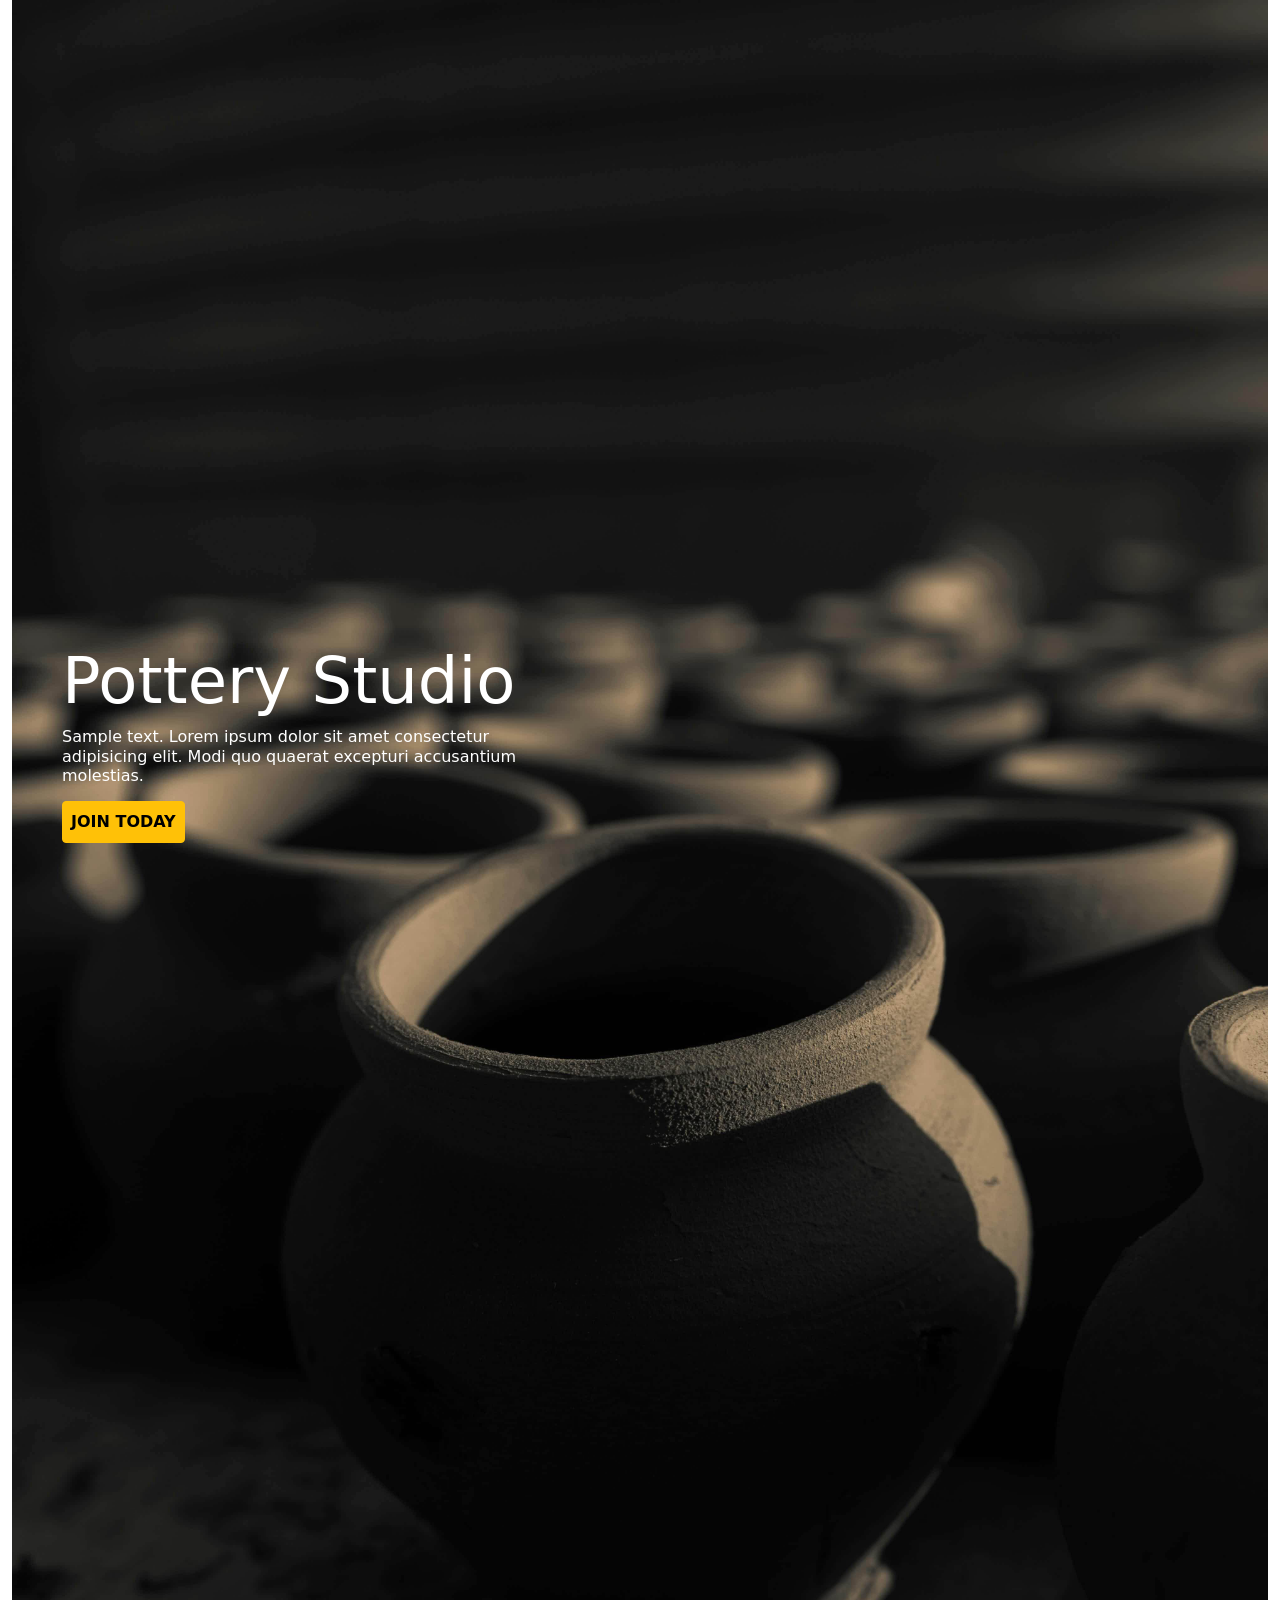
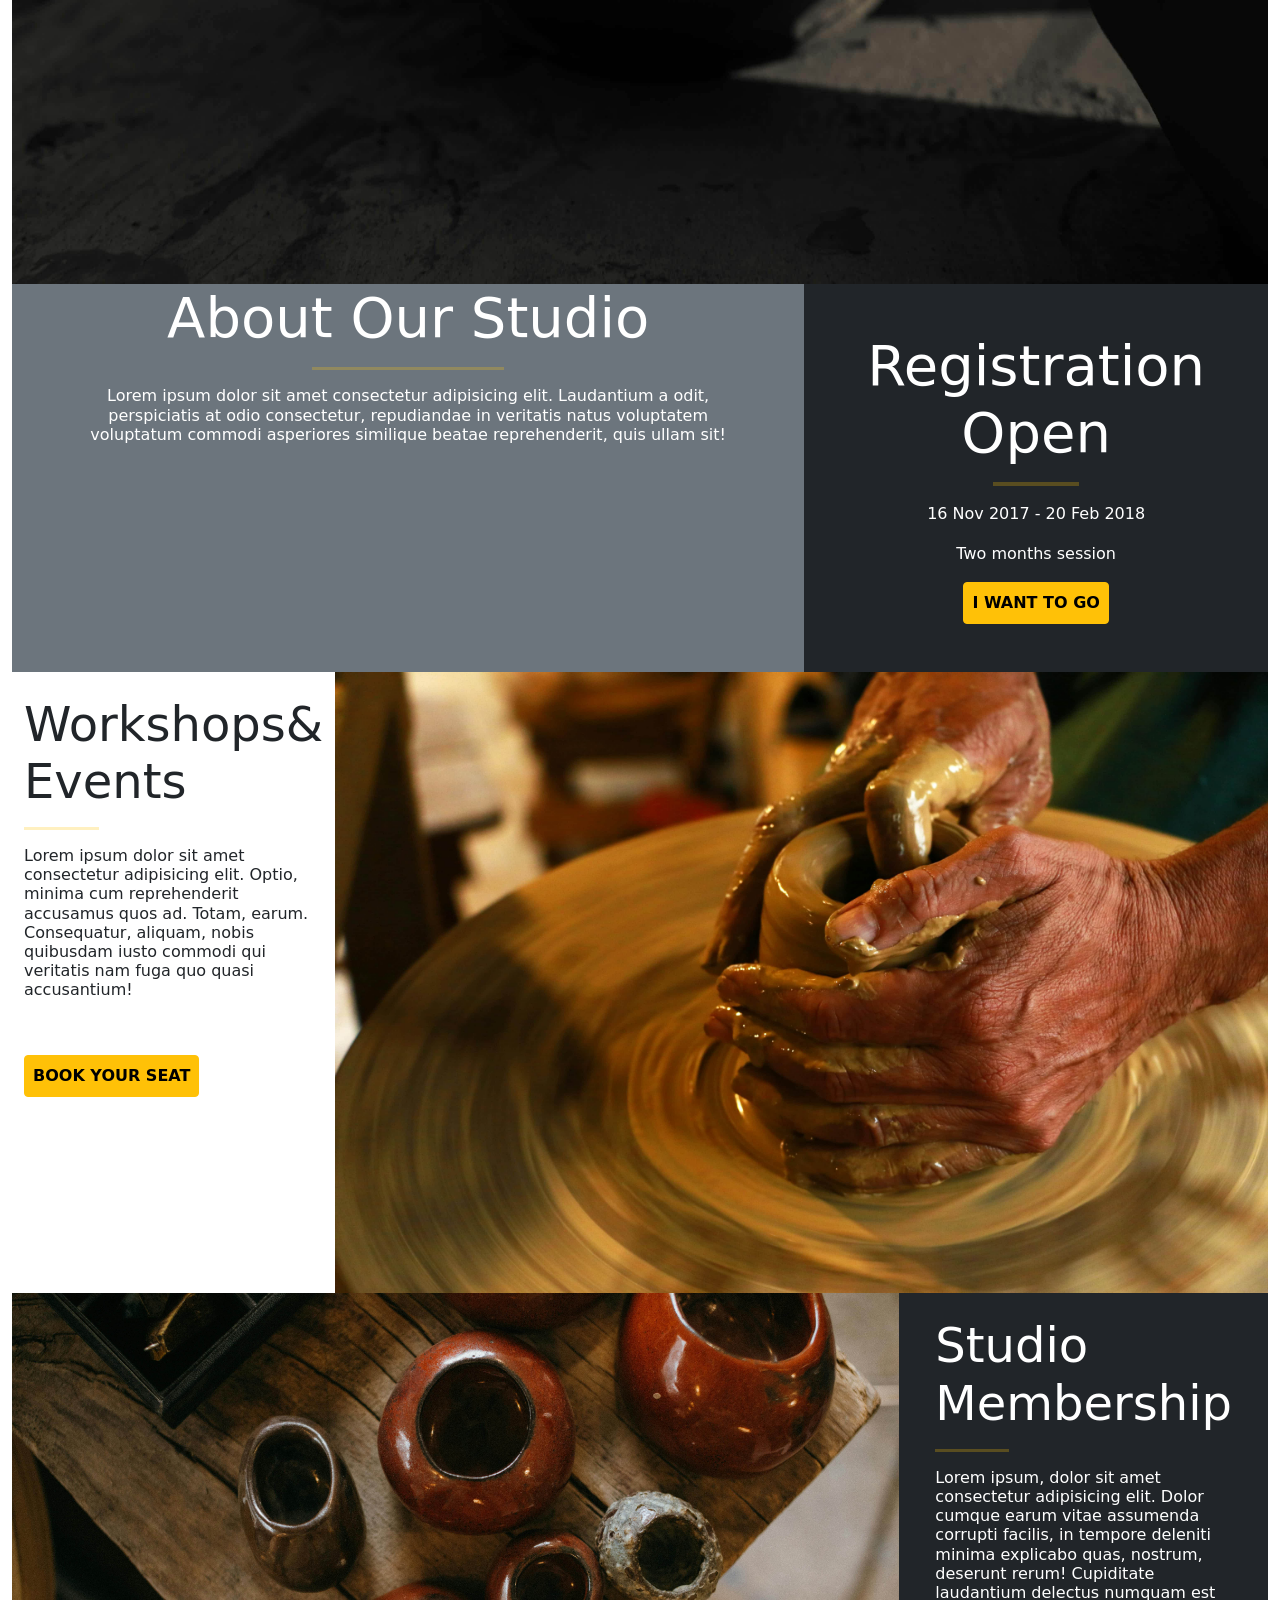
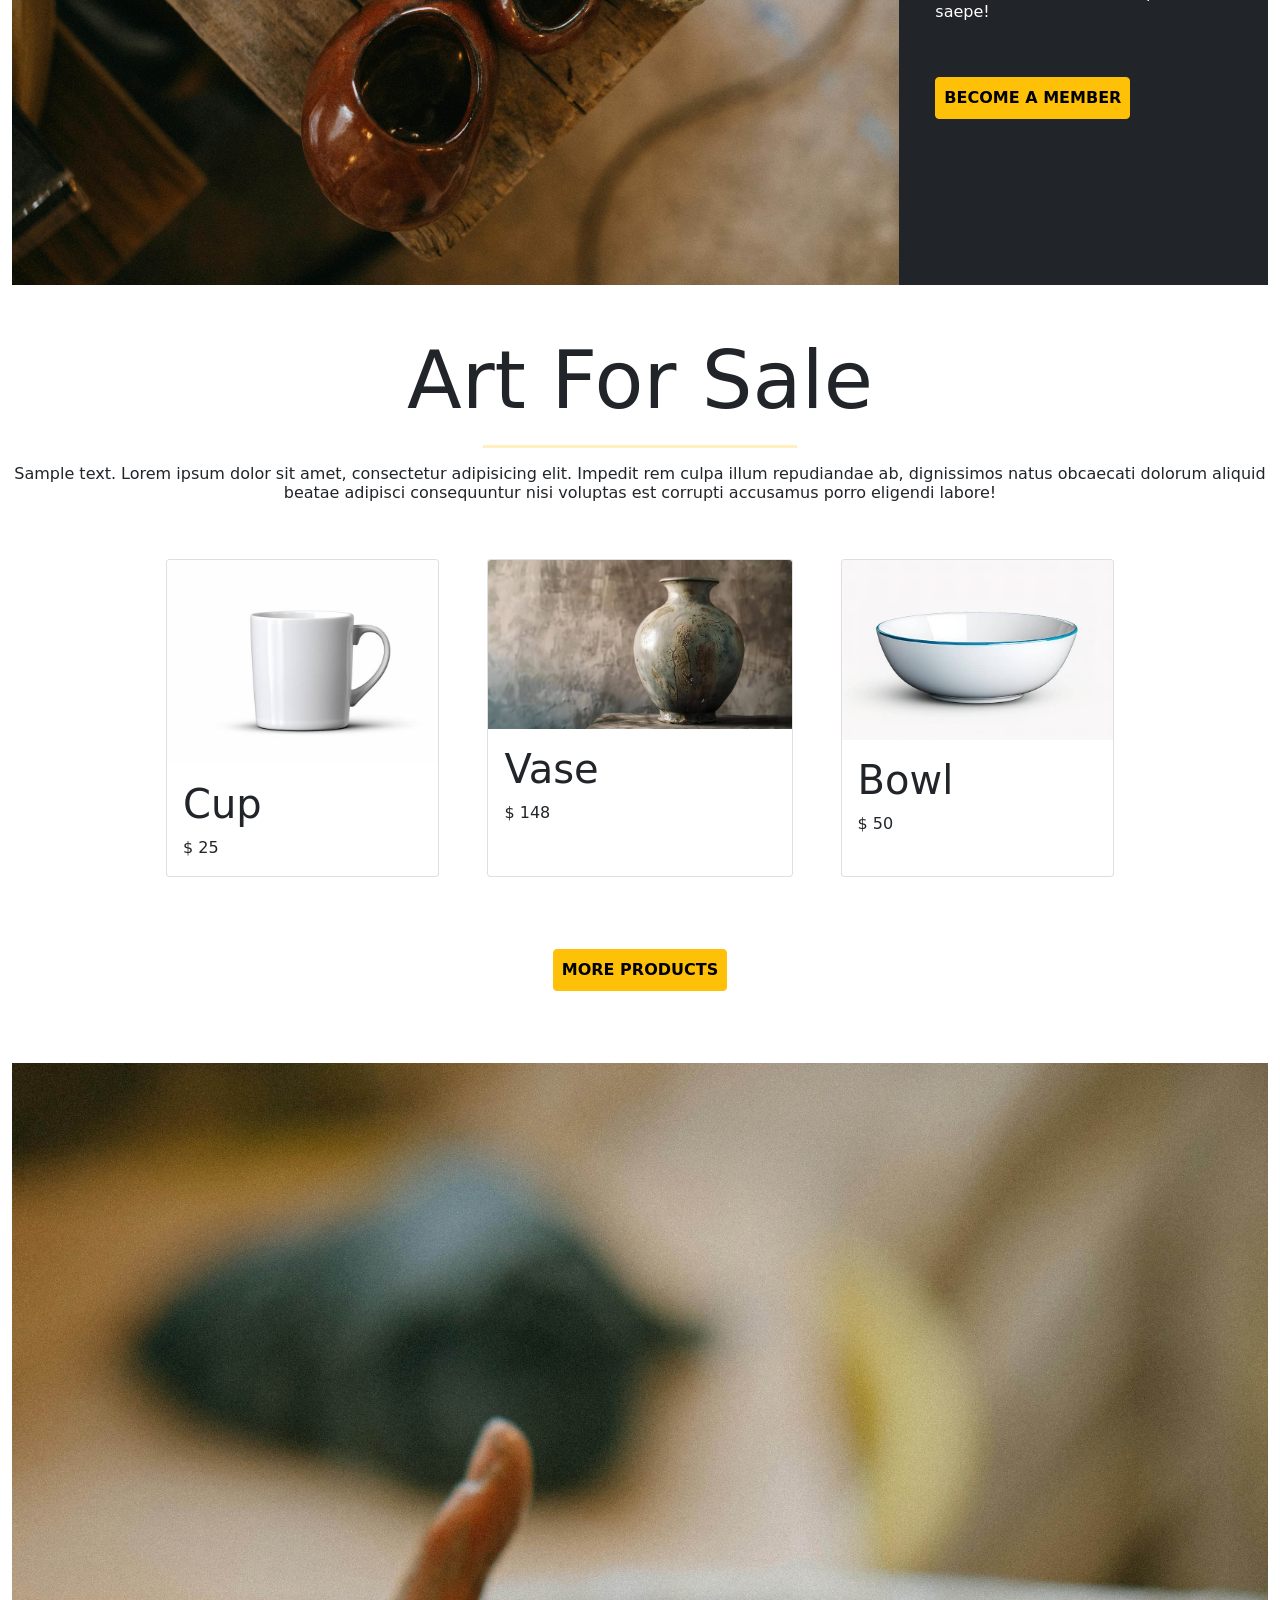
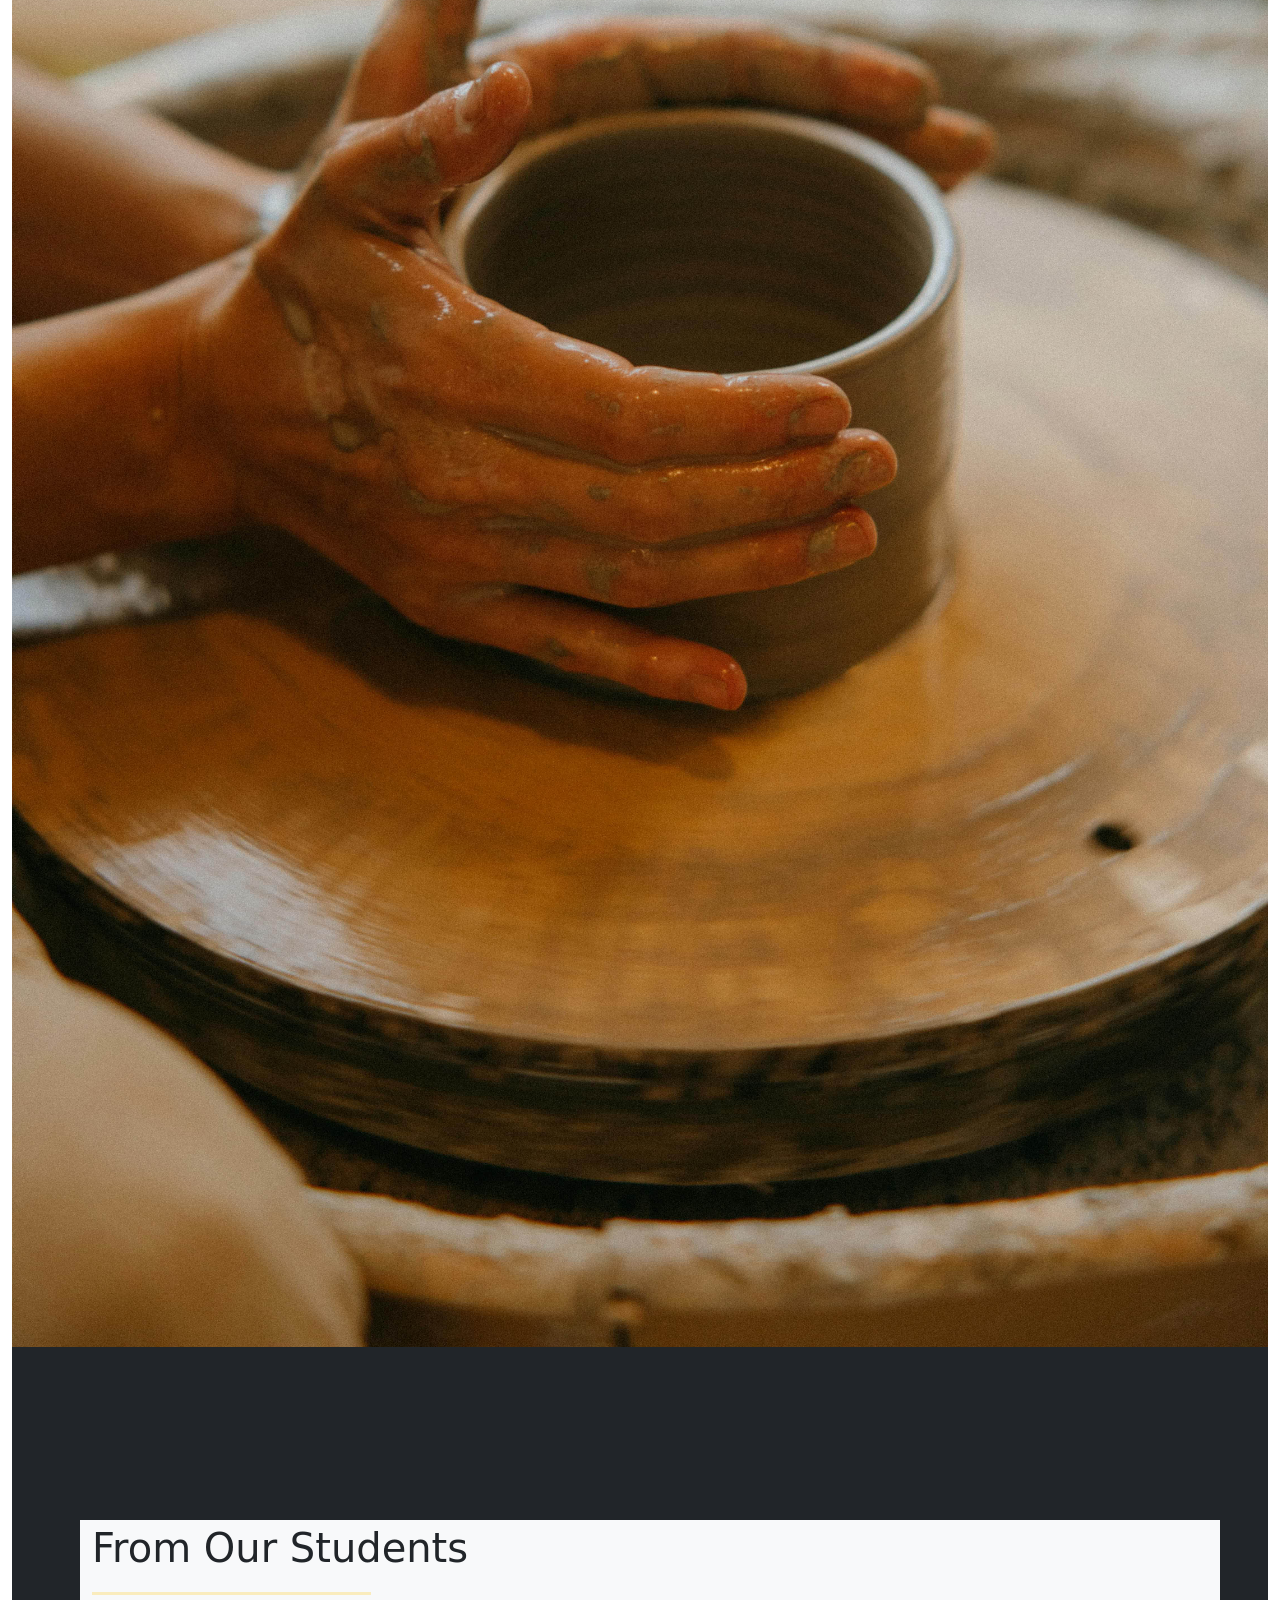
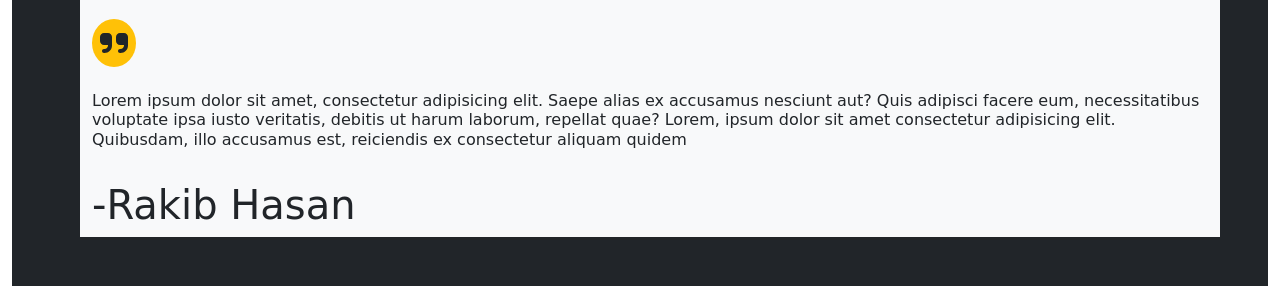
==== index.html @ 58d53774 "Files Uploaded" ====
<!DOCTYPE html>
<html lang="en">
<head>
    <meta charset="UTF-8">
    <meta name="viewport" content="width=device-width, initial-scale=1.0">
    <title>Bootstrap Assignment</title>
    <link rel="stylesheet" href="Pottery.css">
    <link rel="stylesheet" href="bootstrap/css/bootstrap.min.css">
    <link rel="stylesheet" href="fonts/css/all.min.css">
</head>
<body>
    <div class="container-fluid">
    <article>
            <img src="assets/Pottery.jpg" alt="Pottery"  class="w-100 h-78 d-block">
            <div class="caption">
                <div class="container-fluid py-5">
                    <h1 class="display-3">Pottery Studio</h1>
                    <h6 class="w-50 col-lg w-100">Sample text. Lorem ipsum dolor sit amet consectetur adipisicing elit.
                    Modi quo quaerat excepturi accusantium molestias.</h6>
                    <button type="button" class="btn my-2 p-2 btn-warning"><b>JOIN TODAY</b></button>
                </div>
            </div>
    </article>        
    <section class="text-white col-lg d-flex">
        <div class="bg-secondary">
            <div class="container ">
                <h1 class=" display-4 text-center">About Our Studio</h1>
                <hr class="text-warning mx-auto w-25">
                <h6 class="w-100 px-5 text-center">Lorem ipsum dolor sit amet consectetur adipisicing elit. Laudantium a odit, perspiciatis at odio
                consectetur, repudiandae in veritatis natus voluptatem voluptatum commodi asperiores similique
                beatae reprehenderit, quis ullam sit!</h6>
            </div>
        </div>
        <div class="bg-dark p-5">
            <div class="container">
                <h1 class=" display-4 text-center">Registration Open</h1>
                <hr class="text-warning mx-auto w-25">
                <p class="text-center">16 Nov 2017 - 20 Feb 2018</p>
                <p class="text-center">Two months session</p>
                <center>
                    <button type="button" class="btn btn-warning text-center mx-auto p-2"><b>I WANT TO GO</b></button>
                </center>
            </div>
        </div>
    </section>
    <section class="col-lg d-flex">
        <div class="py-4 d-block">
            <div class="container">
                <h1 class="display-5">Workshops&<br>Events</h1>
                <hr class="text-warning w-25">
                <h6>Lorem ipsum dolor sit amet consectetur adipisicing elit. Optio, minima cum reprehenderit
                accusamus quos ad. Totam, earum. Consequatur, aliquam, nobis quibusdam iusto commodi qui
                veritatis nam fuga quo quasi accusantium!</h6>
                <button type="button" class="btn btn-warning my-5 p-2"><b>BOOK YOUR SEAT</b></button>
            </div>
        </div>
        <div class="">
            <img src="assets/Pottery Making.jpg" alt="Pottery Making" class="w-100 h-78 d-block">
        </div>
    </section>
    <section class="text-white col-lg d-flex">
        <div class="">
            <img src="assets/Ceramics.jpg" alt="Pottery Making" class="w-100 h-78 d-block">
        </div>
        <div class="p-4 bg-dark">
            <div class="container">
                <h1 class="display-5">Studio<br>Membership</h1>
                <hr class="text-warning w-25">
                <h6>Lorem ipsum, dolor sit amet consectetur adipisicing elit. Dolor cumque earum vitae assumenda
                corrupti facilis, in tempore deleniti minima explicabo quas, nostrum, deserunt rerum! Cupiditate
                laudantium delectus numquam est saepe!</h6>
                <button type="button" class="btn btn-warning my-5 p-2"><b>BECOME A MEMBER</b></button>
            </div>
        </div>
    </section>
    <section>
        <h1 class="display-1 pt-5 text-center">Art For Sale</h1>
        <hr class="text-warning mx-auto w-25">
        <h6 class="text-center">Sample text. Lorem ipsum dolor sit amet, consectetur adipisicing elit. Impedit rem
        culpa illum repudiandae ab, dignissimos natus obcaecati dolorum aliquid beatae adipisci consequuntur nisi
        voluptas est corrupti accusamus porro eligendi labore!</h6>
        <div class="container p-5 col-lg d-flex">
            <div class="card mx-5">
                <img src="assets/Cup.jpg" alt="Cup" class="card-img-top">
                <div class="card-body">
                    <h1 class="card-title">Cup</h1>
                    <p class="card-text">&dollar; 25</p>
                </div>
            </div>
            <div class="card">
                <img src="assets/Vase.jpg" alt="Vase" class="card-img-top">
                <div class="card-body">
                    <h1 class="card-title">Vase</h1>
                    <p class="card-text">&dollar; 148</p>
                </div>
            </div>
            <div class="card mx-5">
                <img src="assets/Bowl.jpg" alt="Bowl" class="card-img-top">
                <div class="card-body">
                    <h1 class="card-title">Bowl</h1>
                    <p class="card-text">&dollar; 50</p>
                </div>
            </div>
        </div>
        <center>
            <button type="button" class="btn btn-warning my-4 p-2"><b>MORE PRODUCTS</b></button>
        </center>
    </section>
    <aside>
        <img src="assets/Pot Maker.jpg" class="pt-5" alt="Pottery" width="100%" height="100%">
        <div class="container bg-light w-100 col-lg w-25">
            <h1 class="py-1">From Our Students</h1>
            <hr class=" mb-4 w-25 text-warning">
            <i class="fa-solid fa-quote-right fa-2xl bg-warning rounded-circle p-2"></i>
            <h6 class="py-4">Lorem ipsum dolor sit amet, consectetur adipisicing elit. Saepe alias ex accusamus nesciunt aut?
            Quis adipisci facere eum, necessitatibus voluptate ipsa iusto veritatis, debitis ut harum laborum,
            repellat quae? Lorem, ipsum dolor sit amet consectetur adipisicing elit. Quibusdam, illo accusamus
            est, reiciendis ex consectetur aliquam quidem</h6>
            <h6 class="display-6">-Rakib Hasan</h6>
        </div>
    </aside>
    <footer class="bg-dark text-white col-lg text-center p-5">
        <div class="container p-5">
            <h1 class="display-5 mt-5 pt-5">Subscribe to Our Newsletter</h1>
            <hr class="w-25 mx-auto text-warning">
            <h6 class="p-4">Lorem ipsum dolor sit amet consectetur adipisicing elit. Molestias quas sequi quasi et deleniti quae
            cupiditate necessitatibus? Obcaecati accusamus quis natus. Voluptas explicabo placeat repellendus
            incidunt quibusdam consequatur corporis obcaecati.</h6>
            <input type="email" name="" id="" placeholder="Enter your email" class="my-1 p-1">
            <button type="button" class="btn btn-warning my-1 p-1"><b>SUBSCRIBE</b></button>            
        </div>
    </footer>
    </div>
    <script src="bootstrap/js/bootstrap.bundle.min.js"></script>
    <script src="fonts/js/all.min.js"></script>
</body>
</html>
---- Pottery.css ----
body {
    font-family: Arial, sans-serif;
}

.caption{
    color: white;
    position: absolute;
    width: 500px;
    bottom: 1px;
    left: 50px;
}

hr{
    padding: 0.1rem;
}




aside img{
    position: relative;
}


aside div{
    position: absolute;
    top: 395rem;
    left: 5rem;
    z-index: 1;
}

footer{
    position: relative;
}


footer input{
    background-color: transparent;
    border-color: white;
}
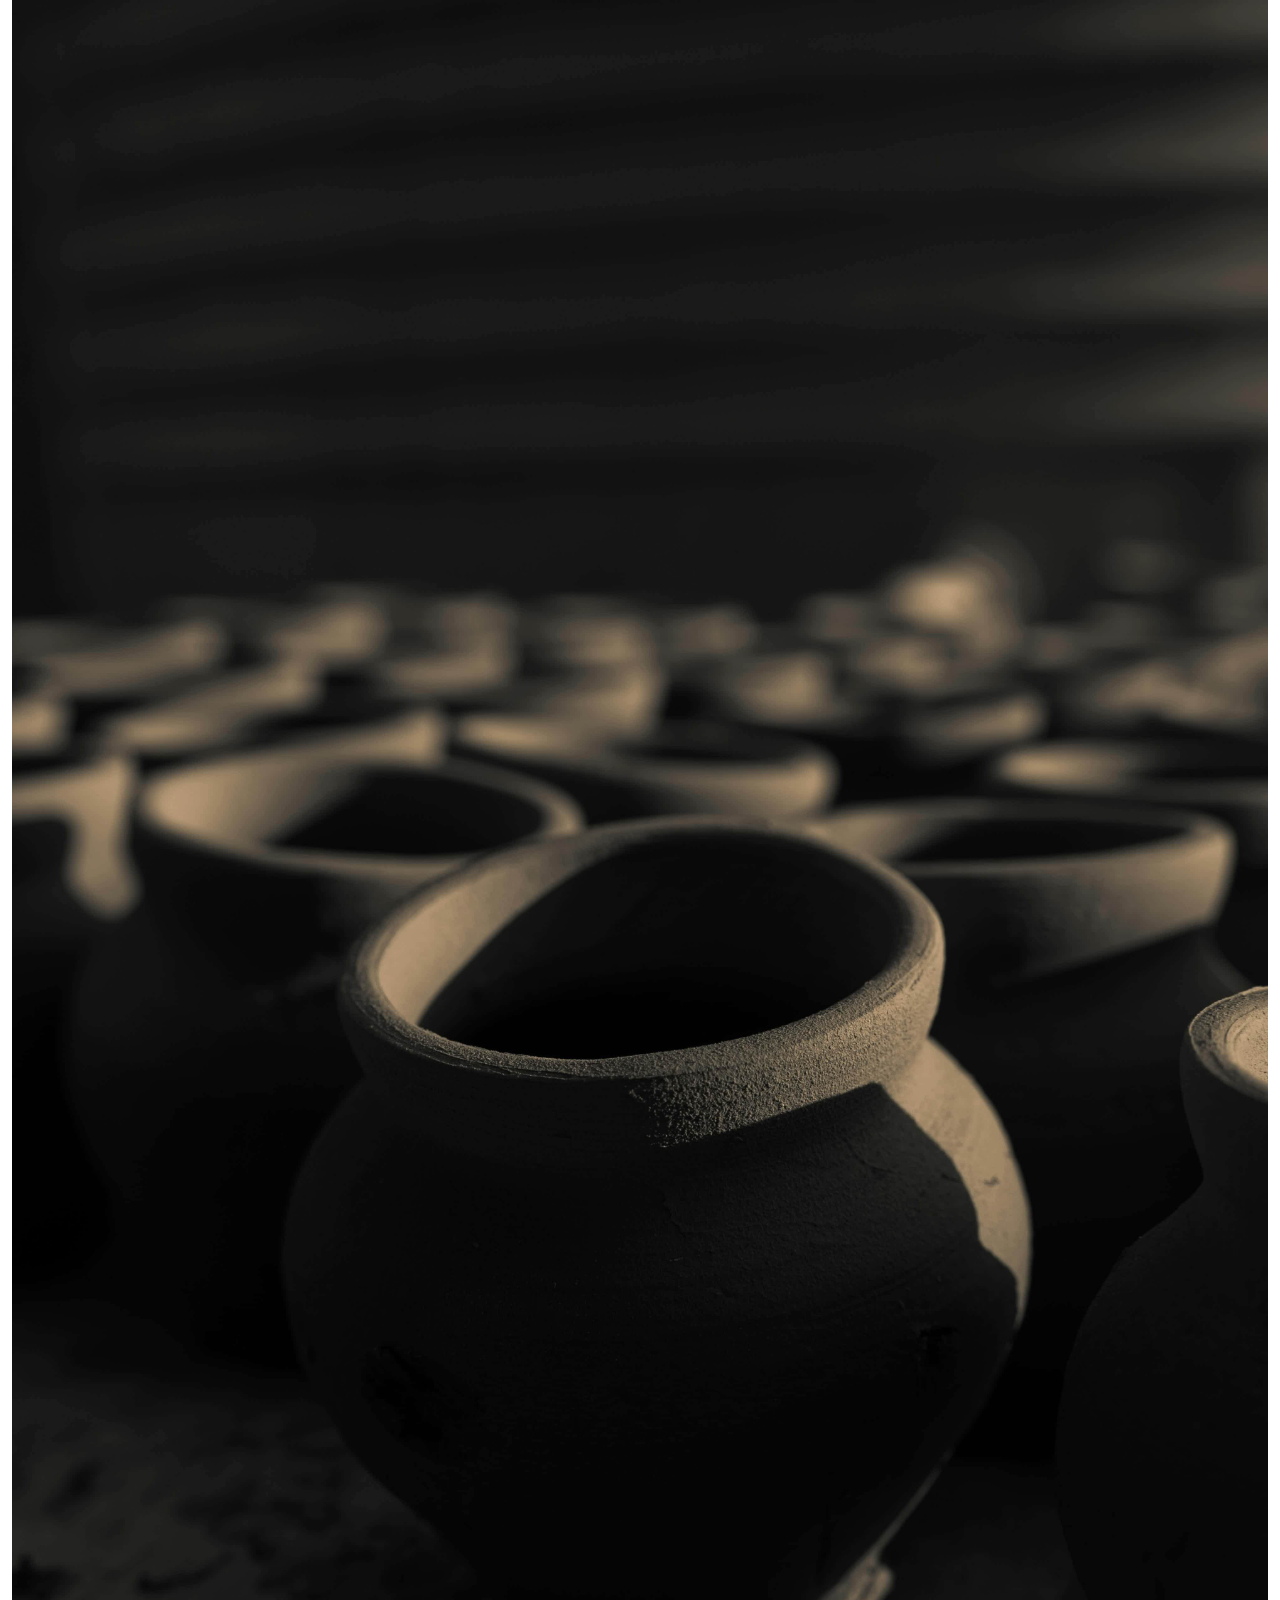
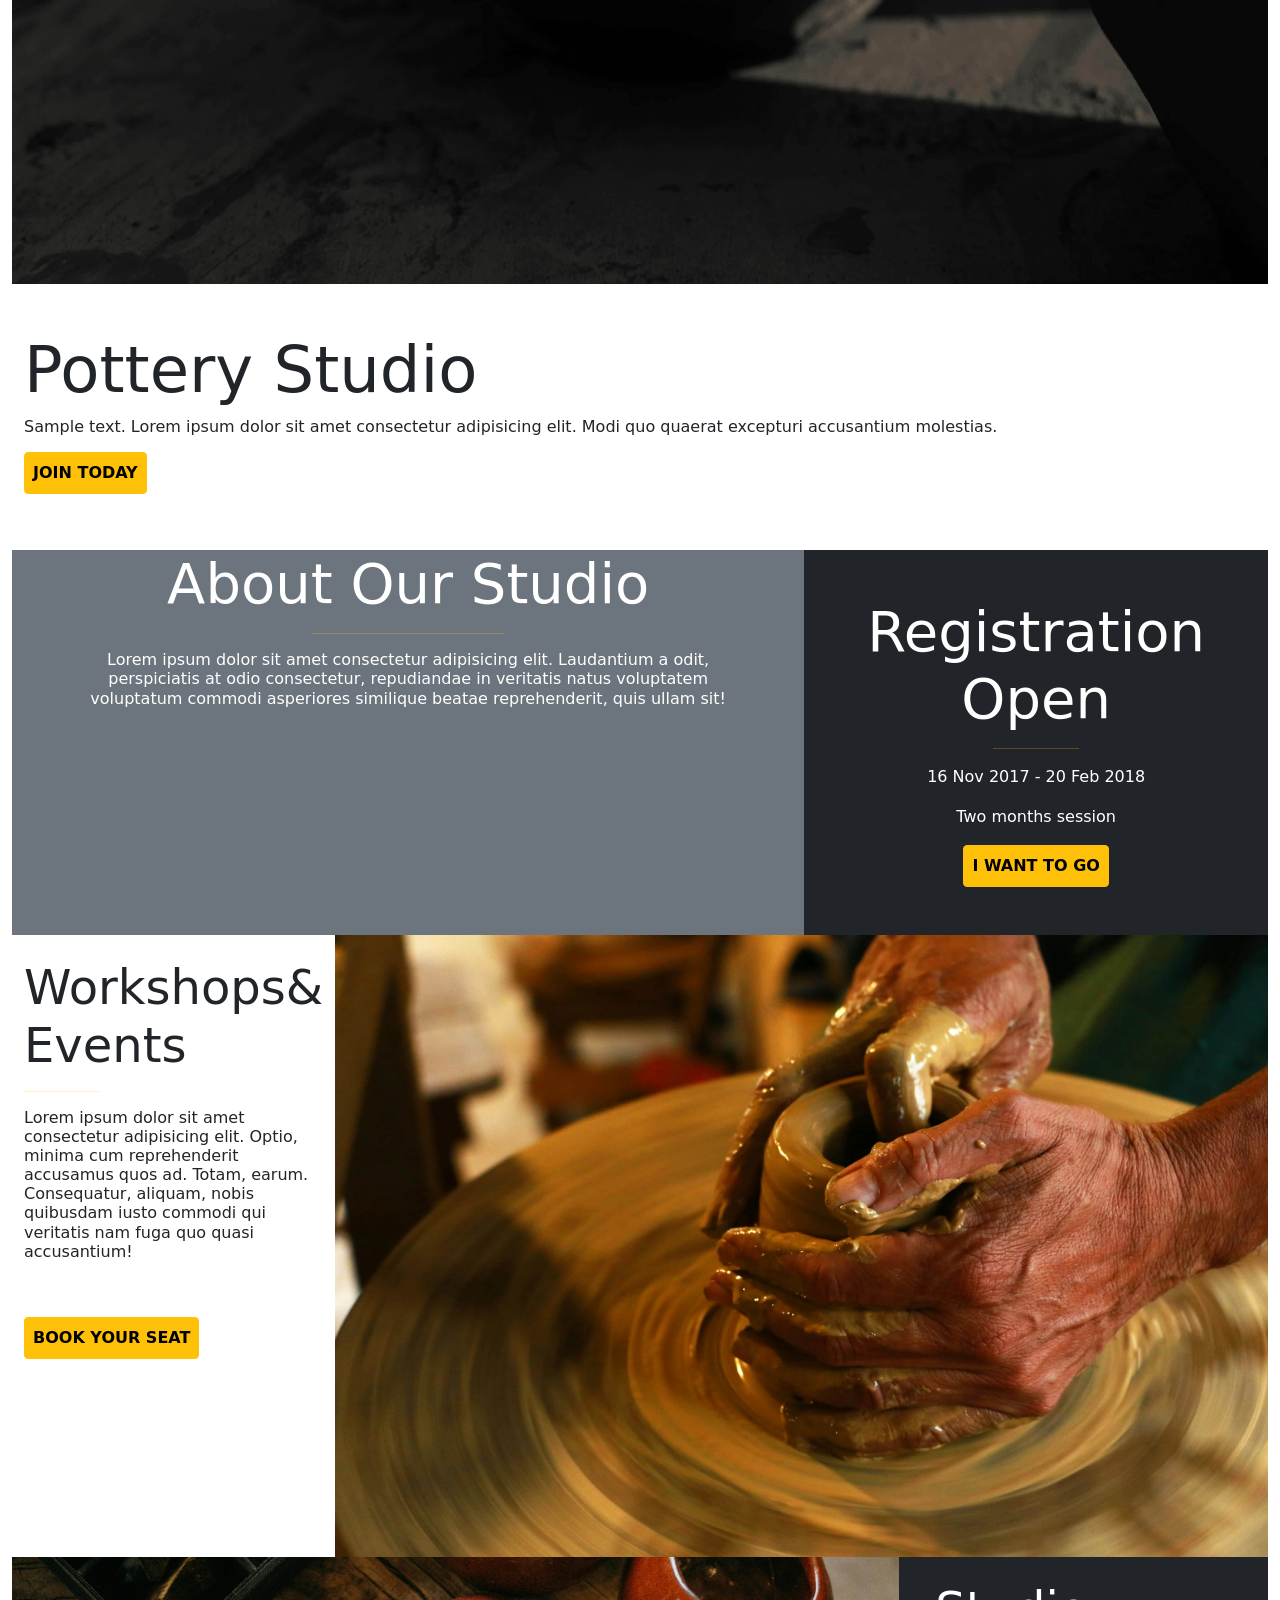
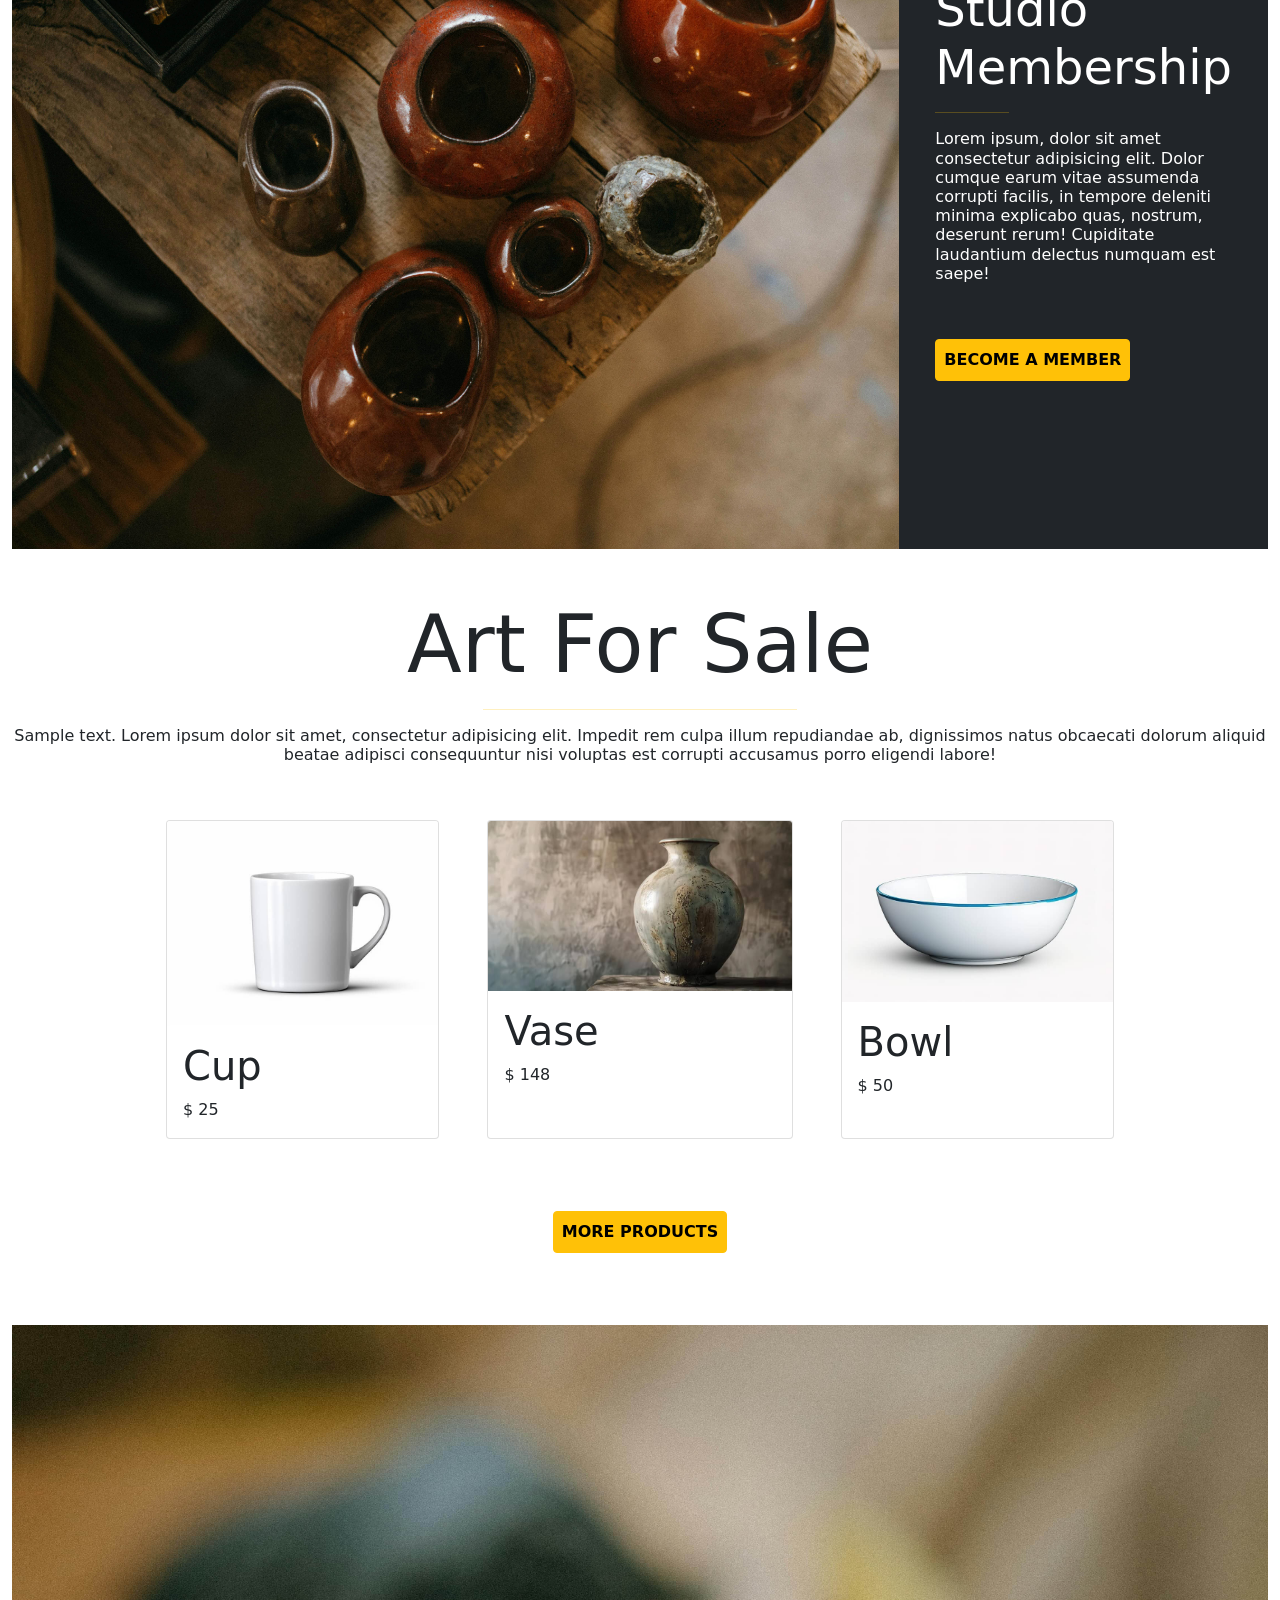
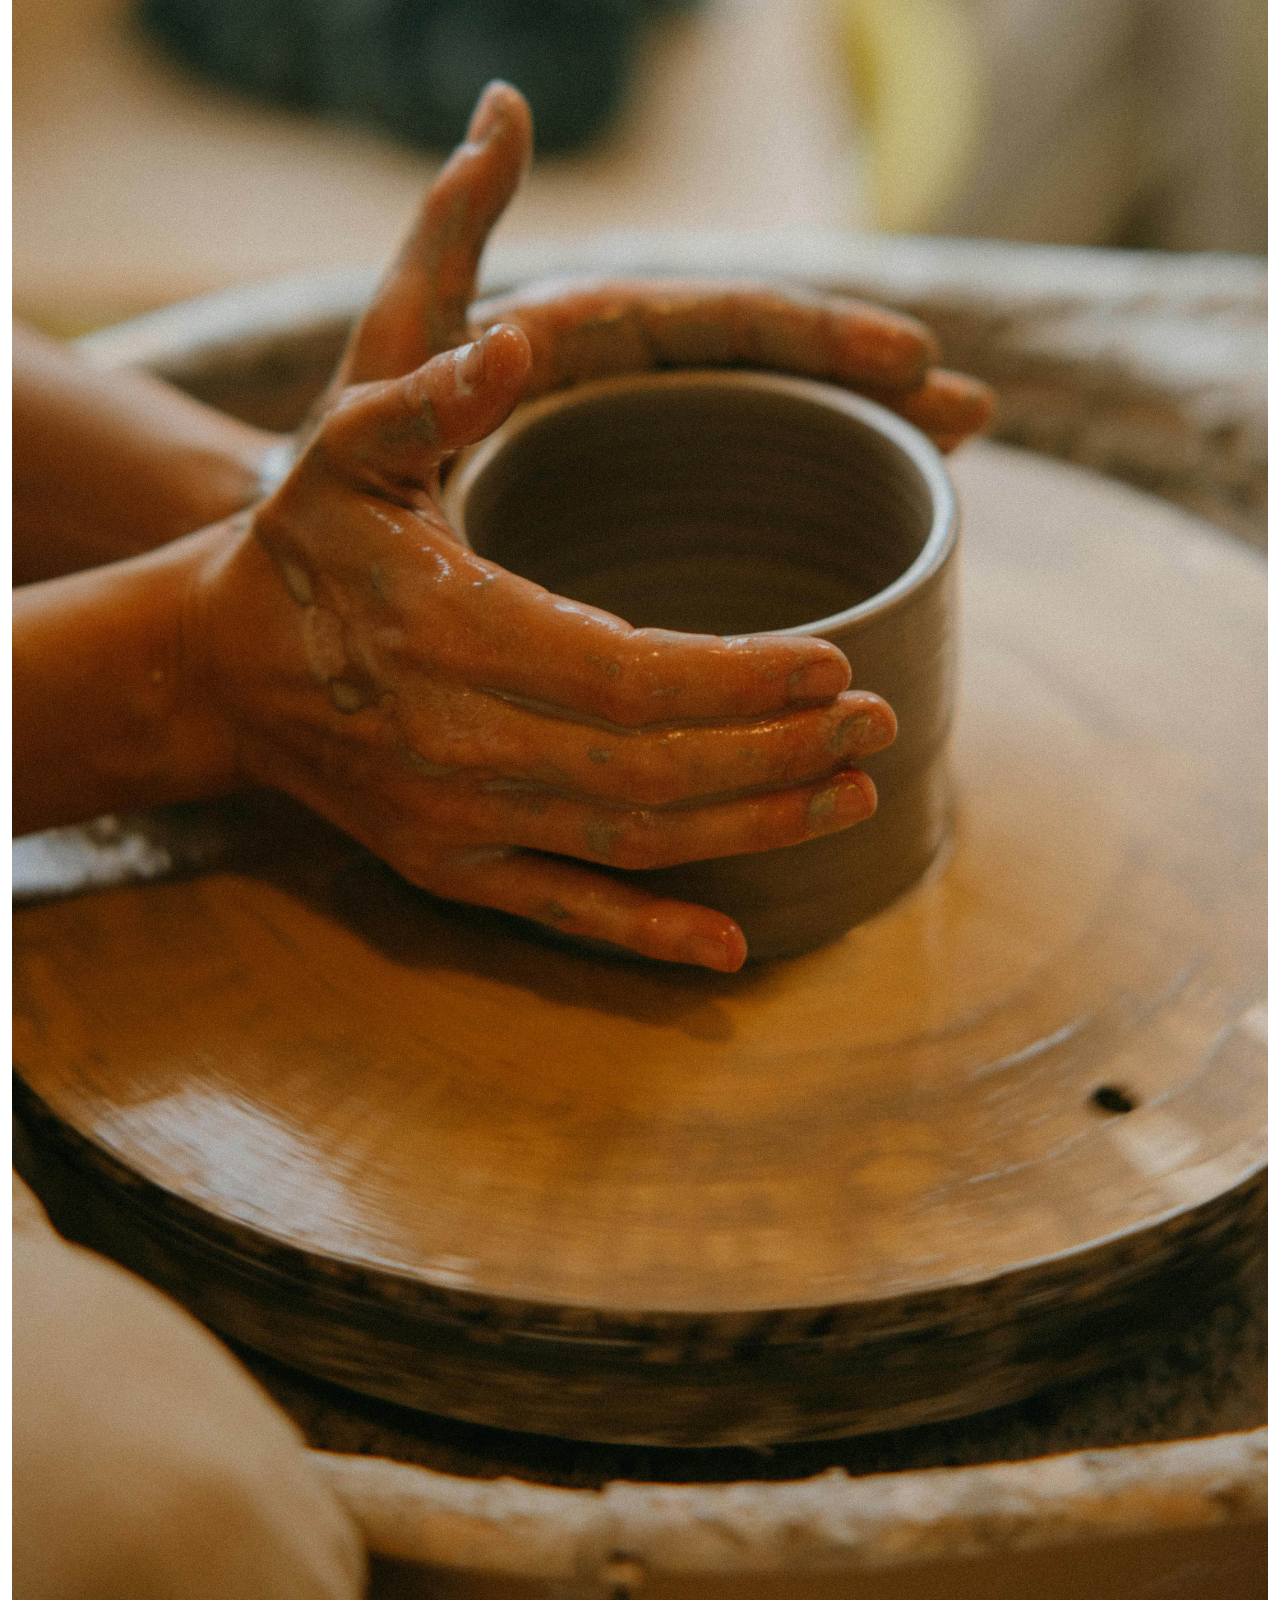
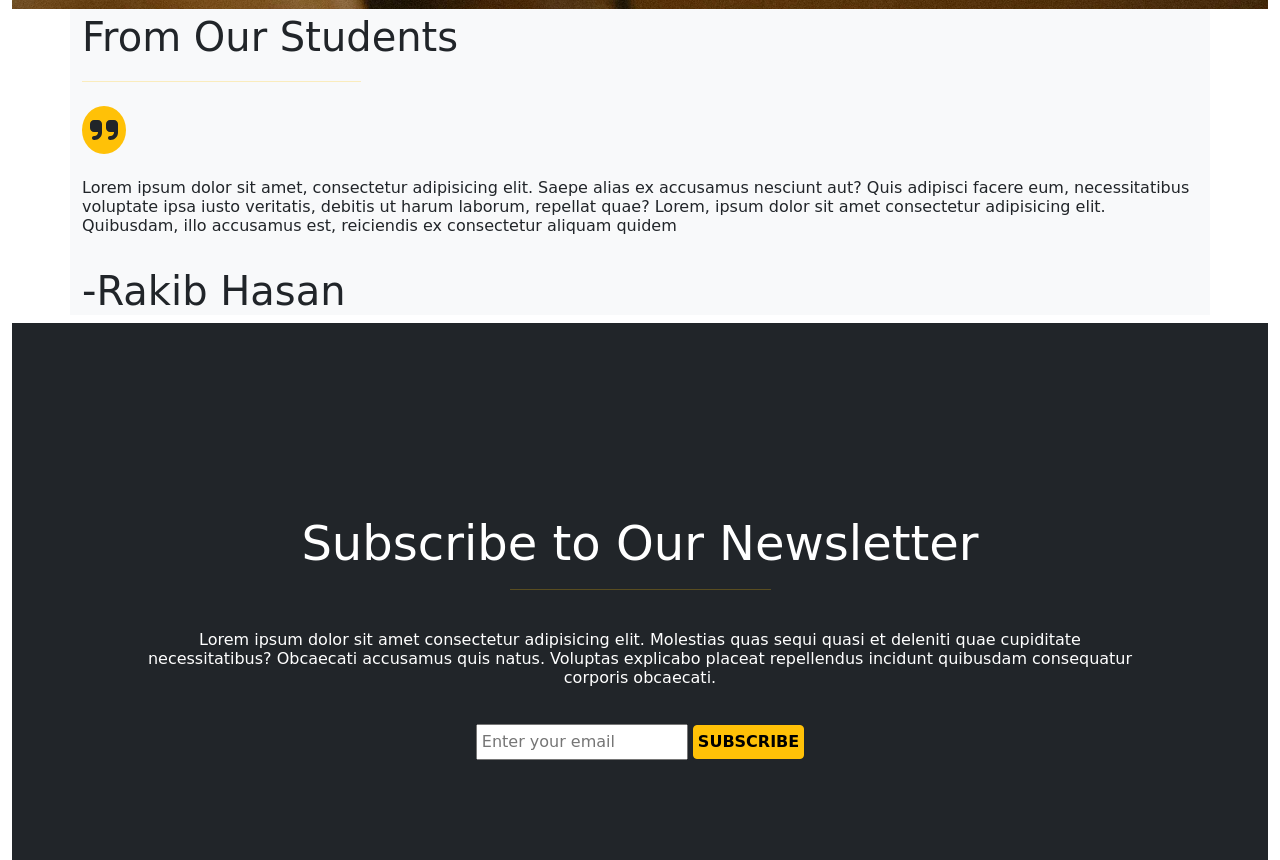
==== commit bfb7b6a4: "Updated index.html" ====
--- a/index.html
+++ b/index.html
@@ -4,7 +4,7 @@
     <meta charset="UTF-8">
     <meta name="viewport" content="width=device-width, initial-scale=1.0">
     <title>Bootstrap Assignment</title>
-    <link rel="stylesheet" href="Pottery.css">
+    <link rel="stylesheet" href="style.cssss">
     <link rel="stylesheet" href="bootstrap/css/bootstrap.min.css">
     <link rel="stylesheet" href="fonts/css/all.min.css">
 </head>
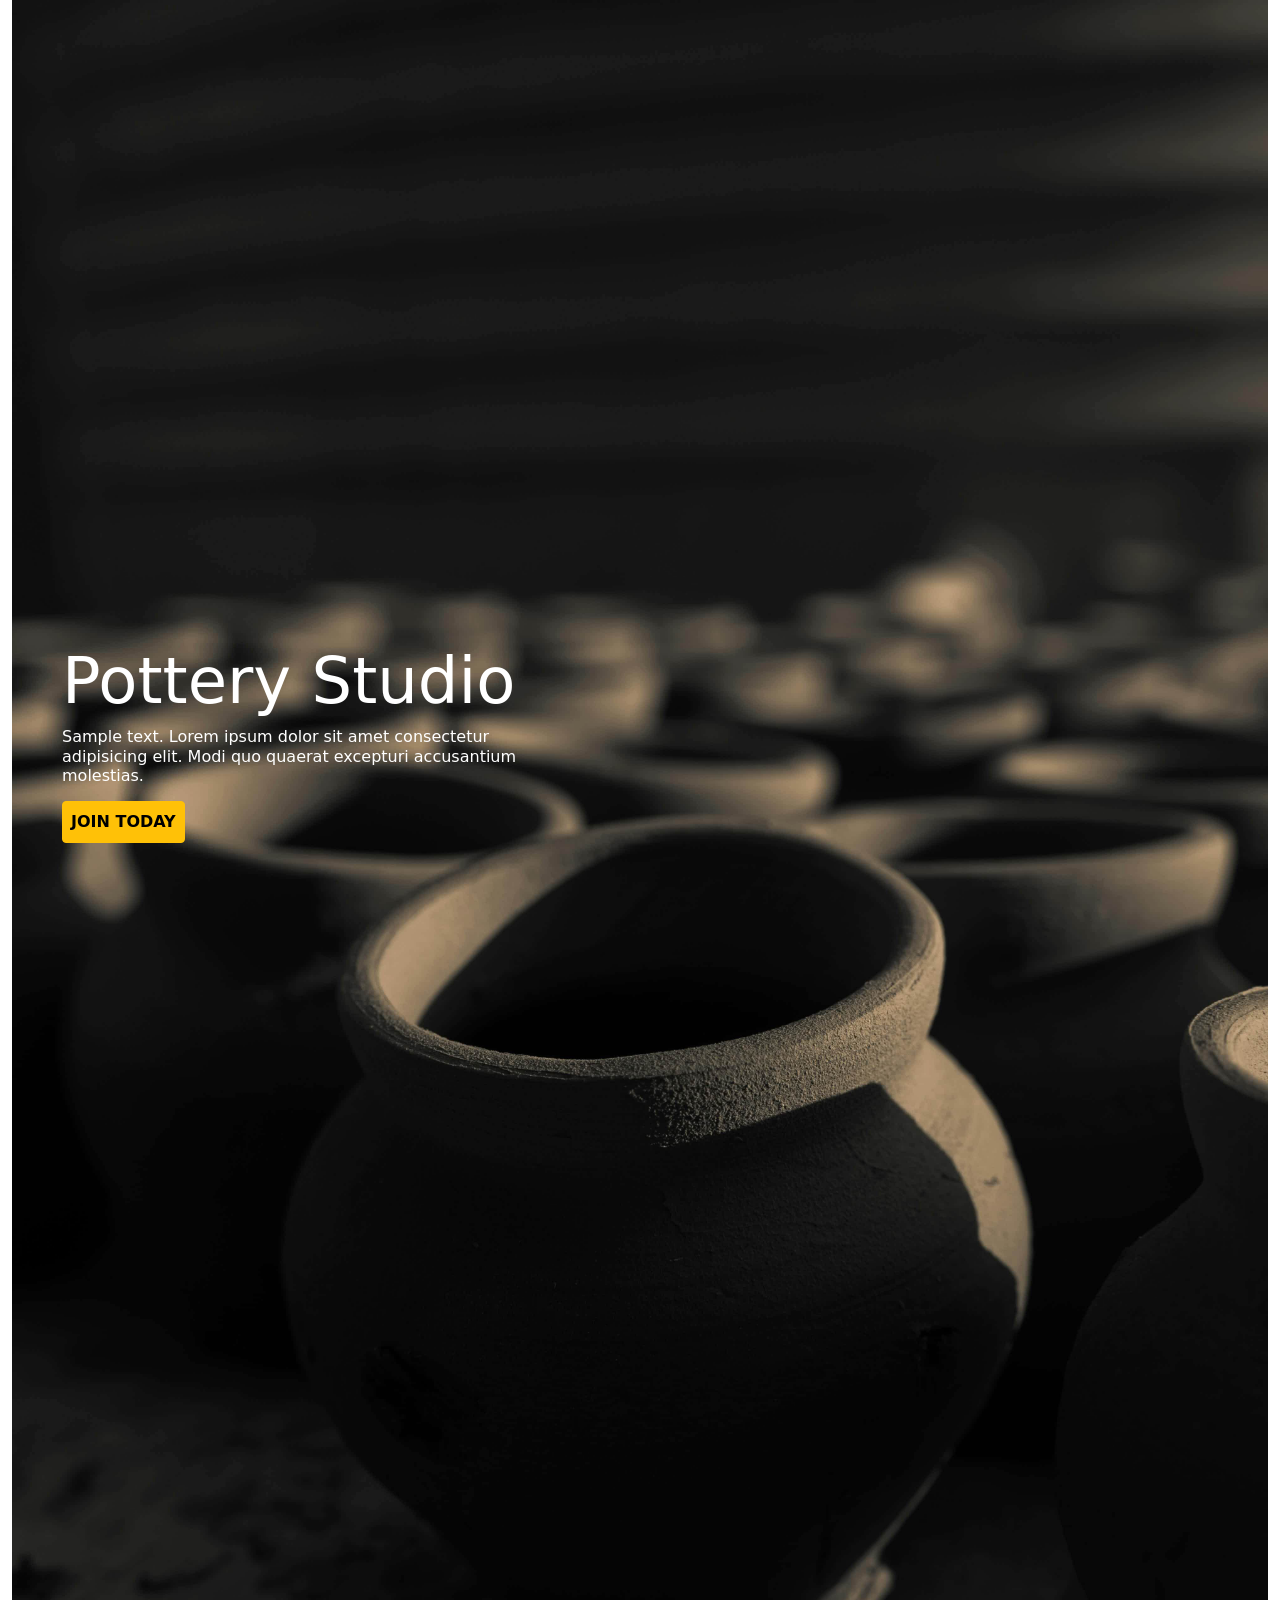
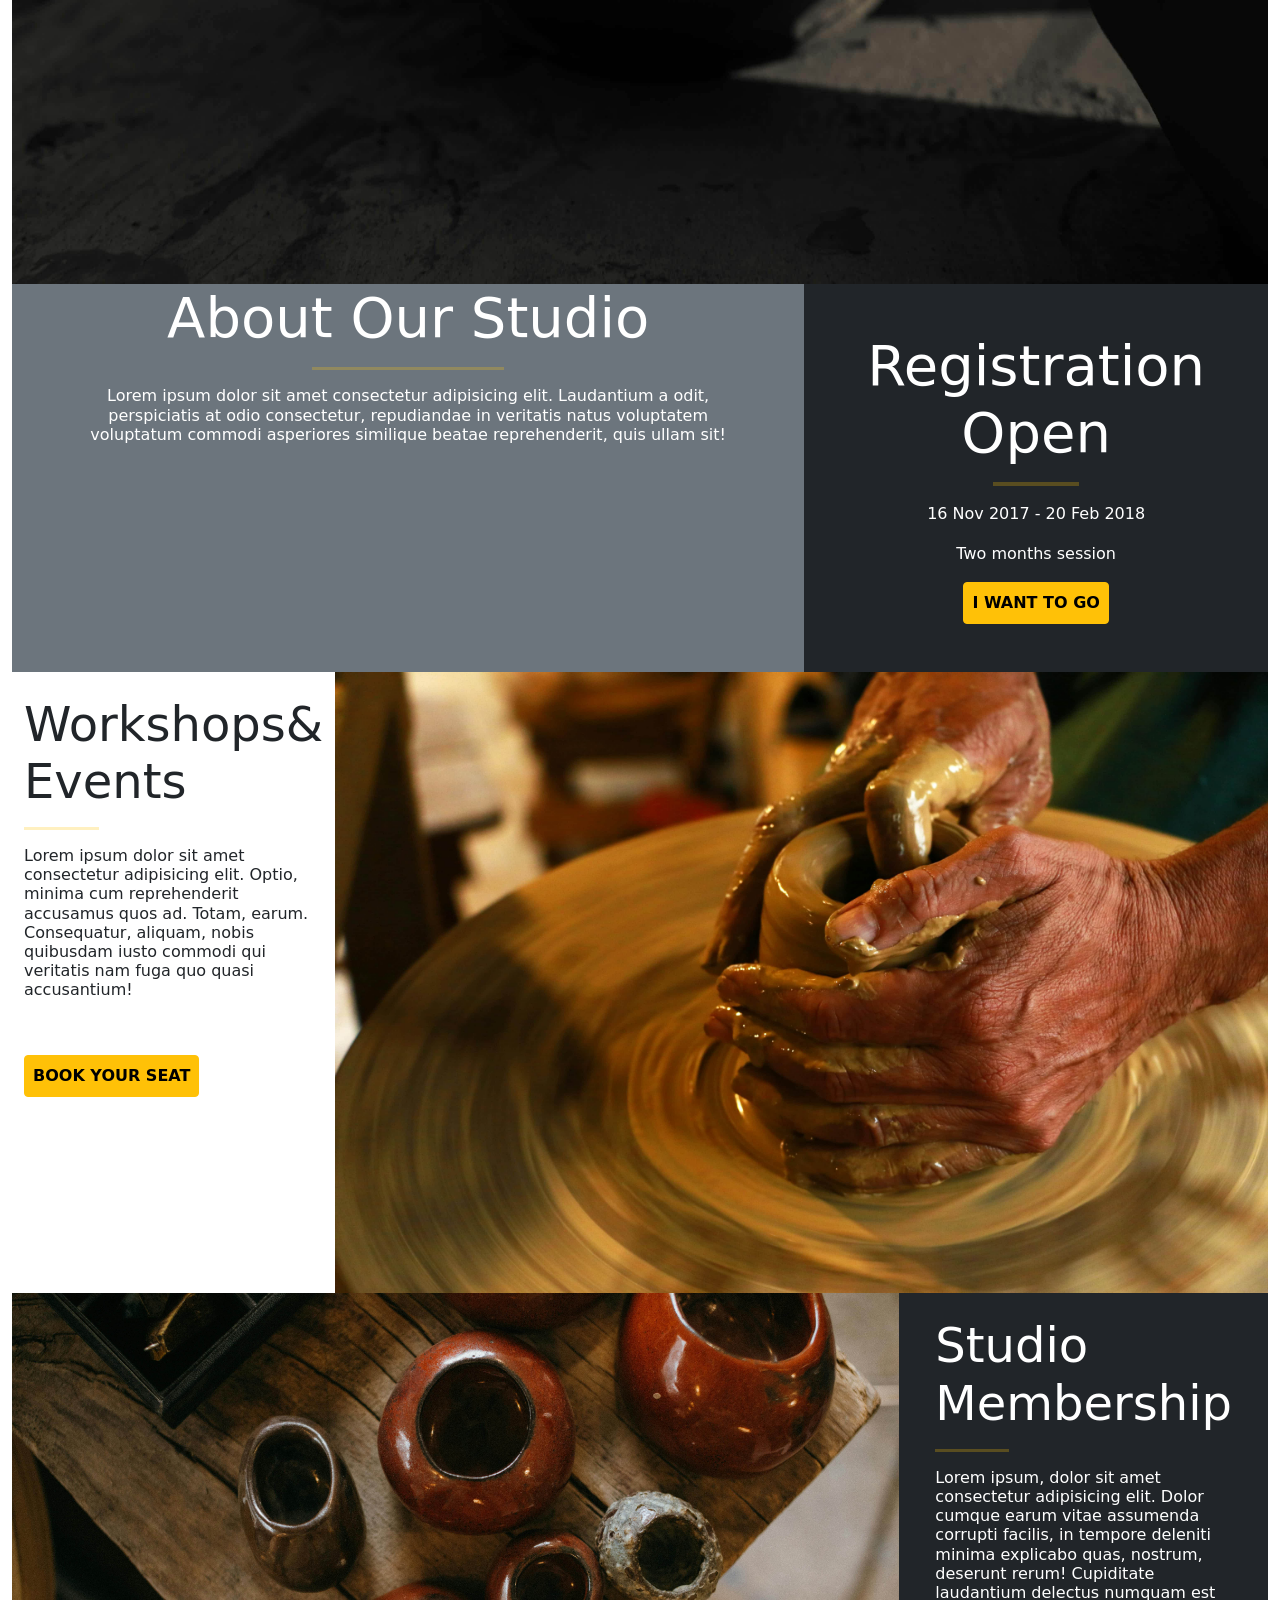
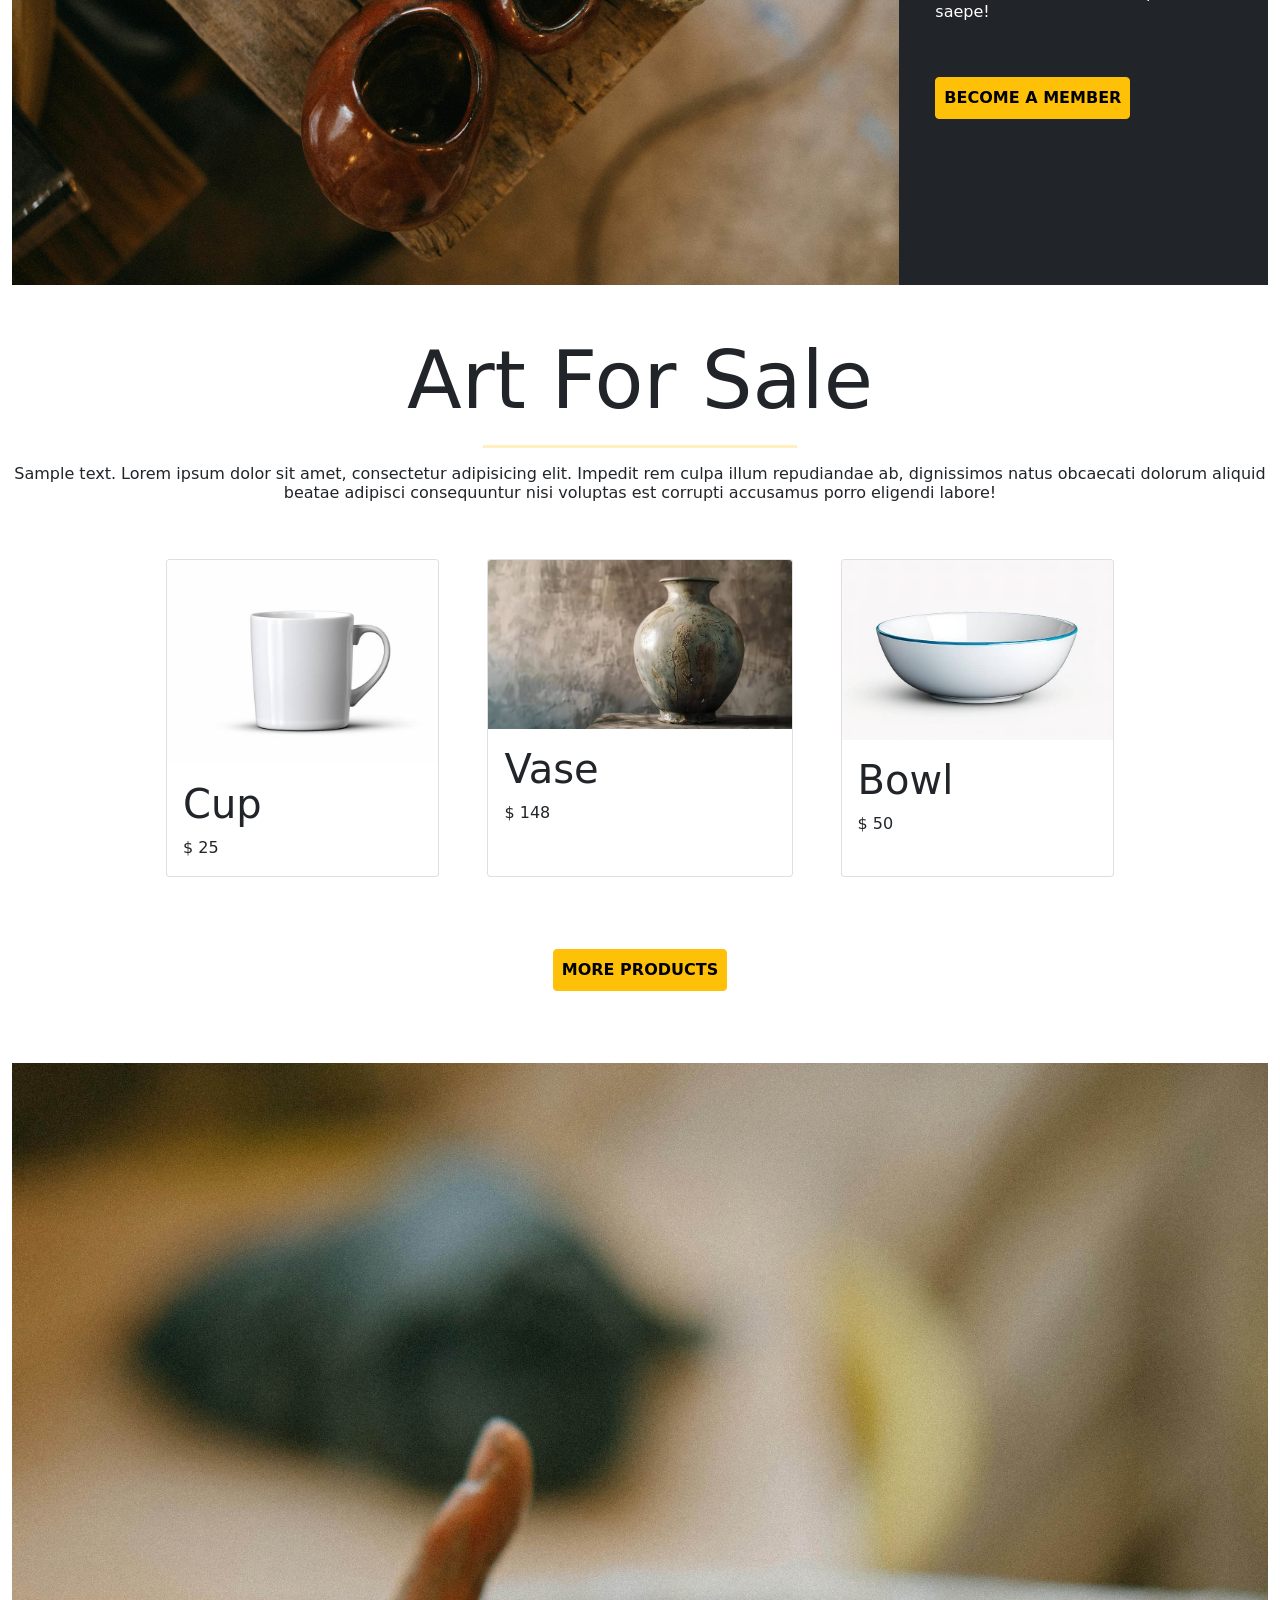
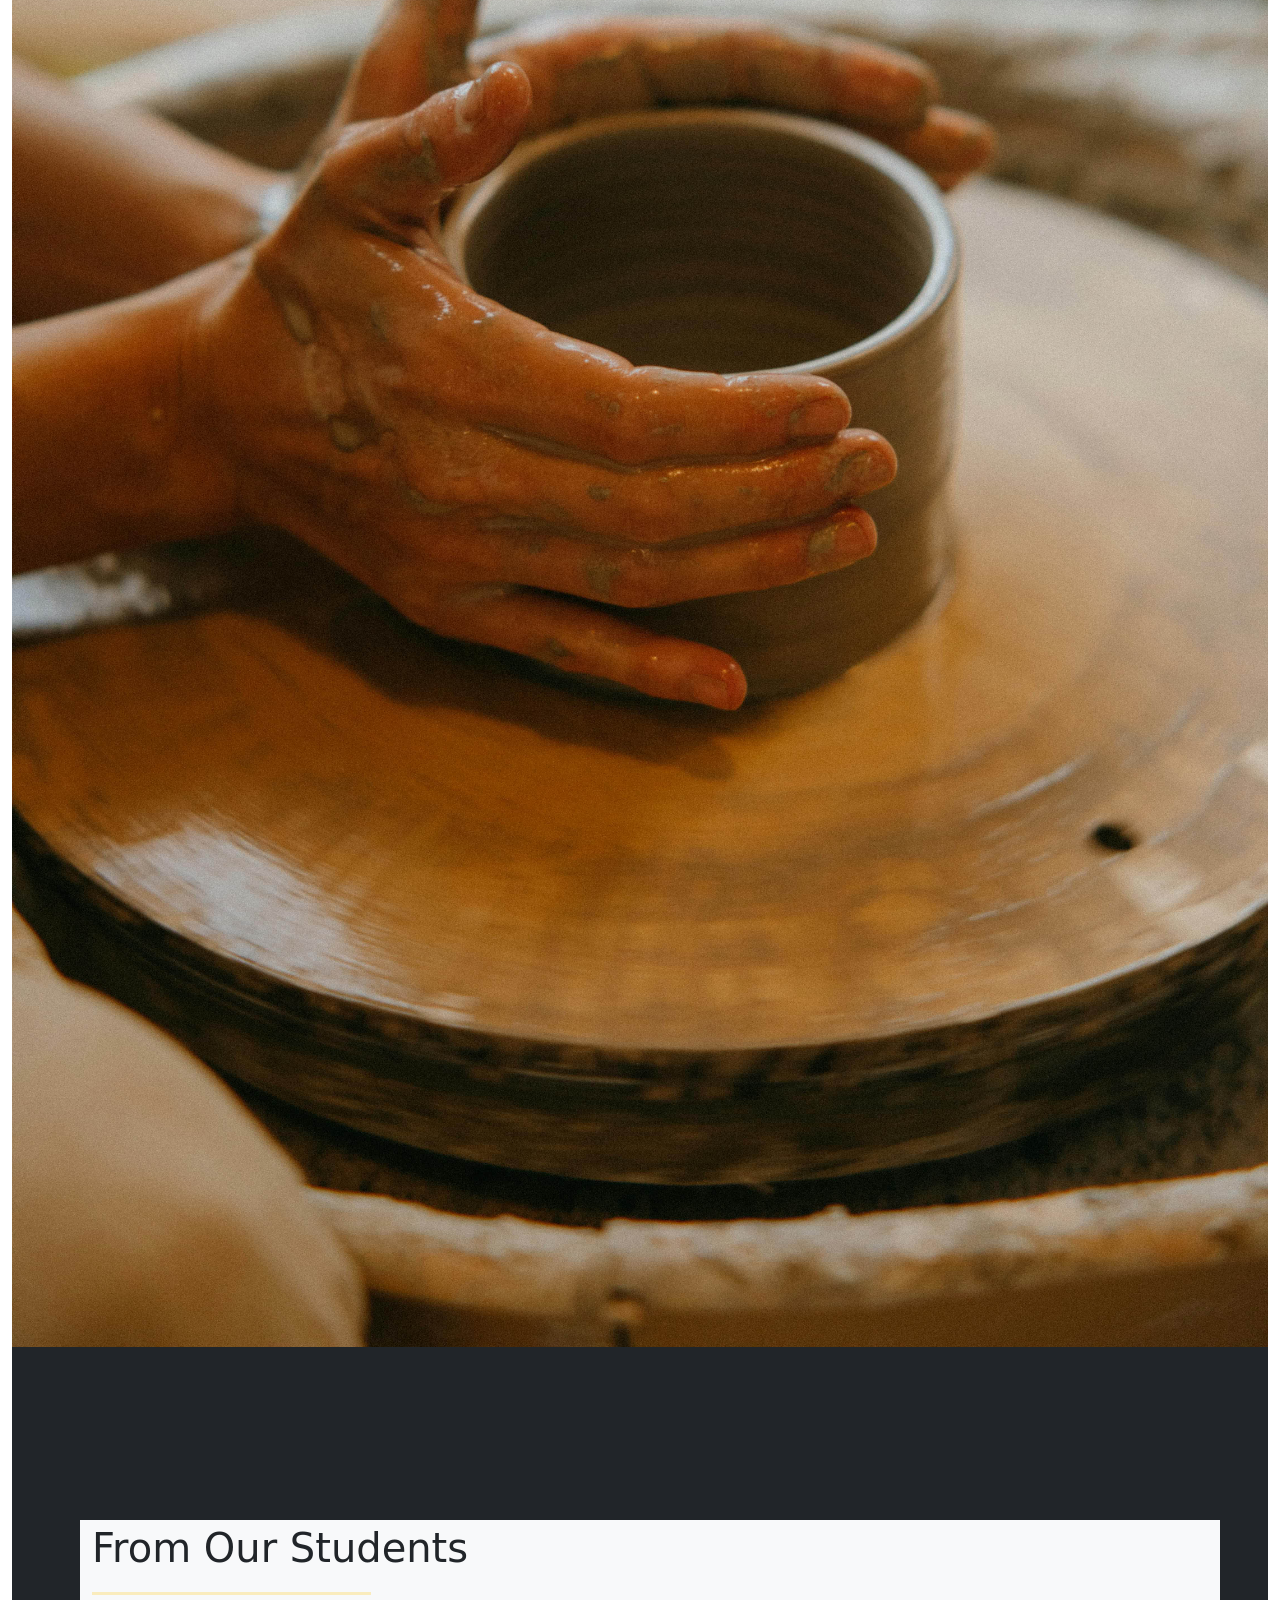
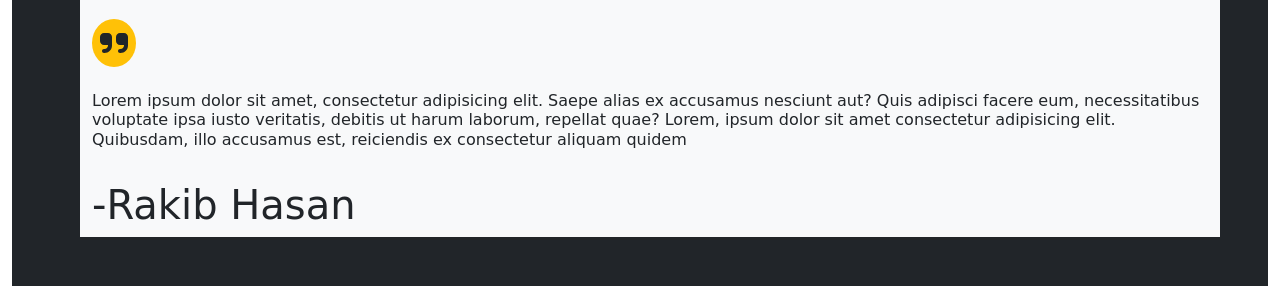
==== commit bd7d0c18: "Updated index.html" ====
--- a/index.html
+++ b/index.html
@@ -3,8 +3,8 @@
 <head>
     <meta charset="UTF-8">
     <meta name="viewport" content="width=device-width, initial-scale=1.0">
-    <title>Bootstrap Assignment</title>
-    <link rel="stylesheet" href="style.cssss">
+    <title>Pottery</title>
+    <link rel="stylesheet" href="style.css">
     <link rel="stylesheet" href="bootstrap/css/bootstrap.min.css">
     <link rel="stylesheet" href="fonts/css/all.min.css">
 </head>
--- a/style.css
+++ b/style.css
@@ -0,0 +1,44 @@
+body {
+    font-family: Arial, sans-serif;
+}
+
+.caption{
+    color: white;
+    position: absolute;
+    width: 500px;
+    bottom: 1px;
+    left: 50px;
+}
+
+hr{
+    padding: 0.1rem;
+}
+
+
+
+
+aside img{
+    position: relative;
+}
+
+
+aside div{
+    position: absolute;
+    top: 395rem;
+    left: 5rem;
+    z-index: 1;
+}
+
+footer{
+    position: relative;
+}
+
+
+footer input{
+    background-color: transparent;
+    border-color: white;
+}
+
+
+
+    
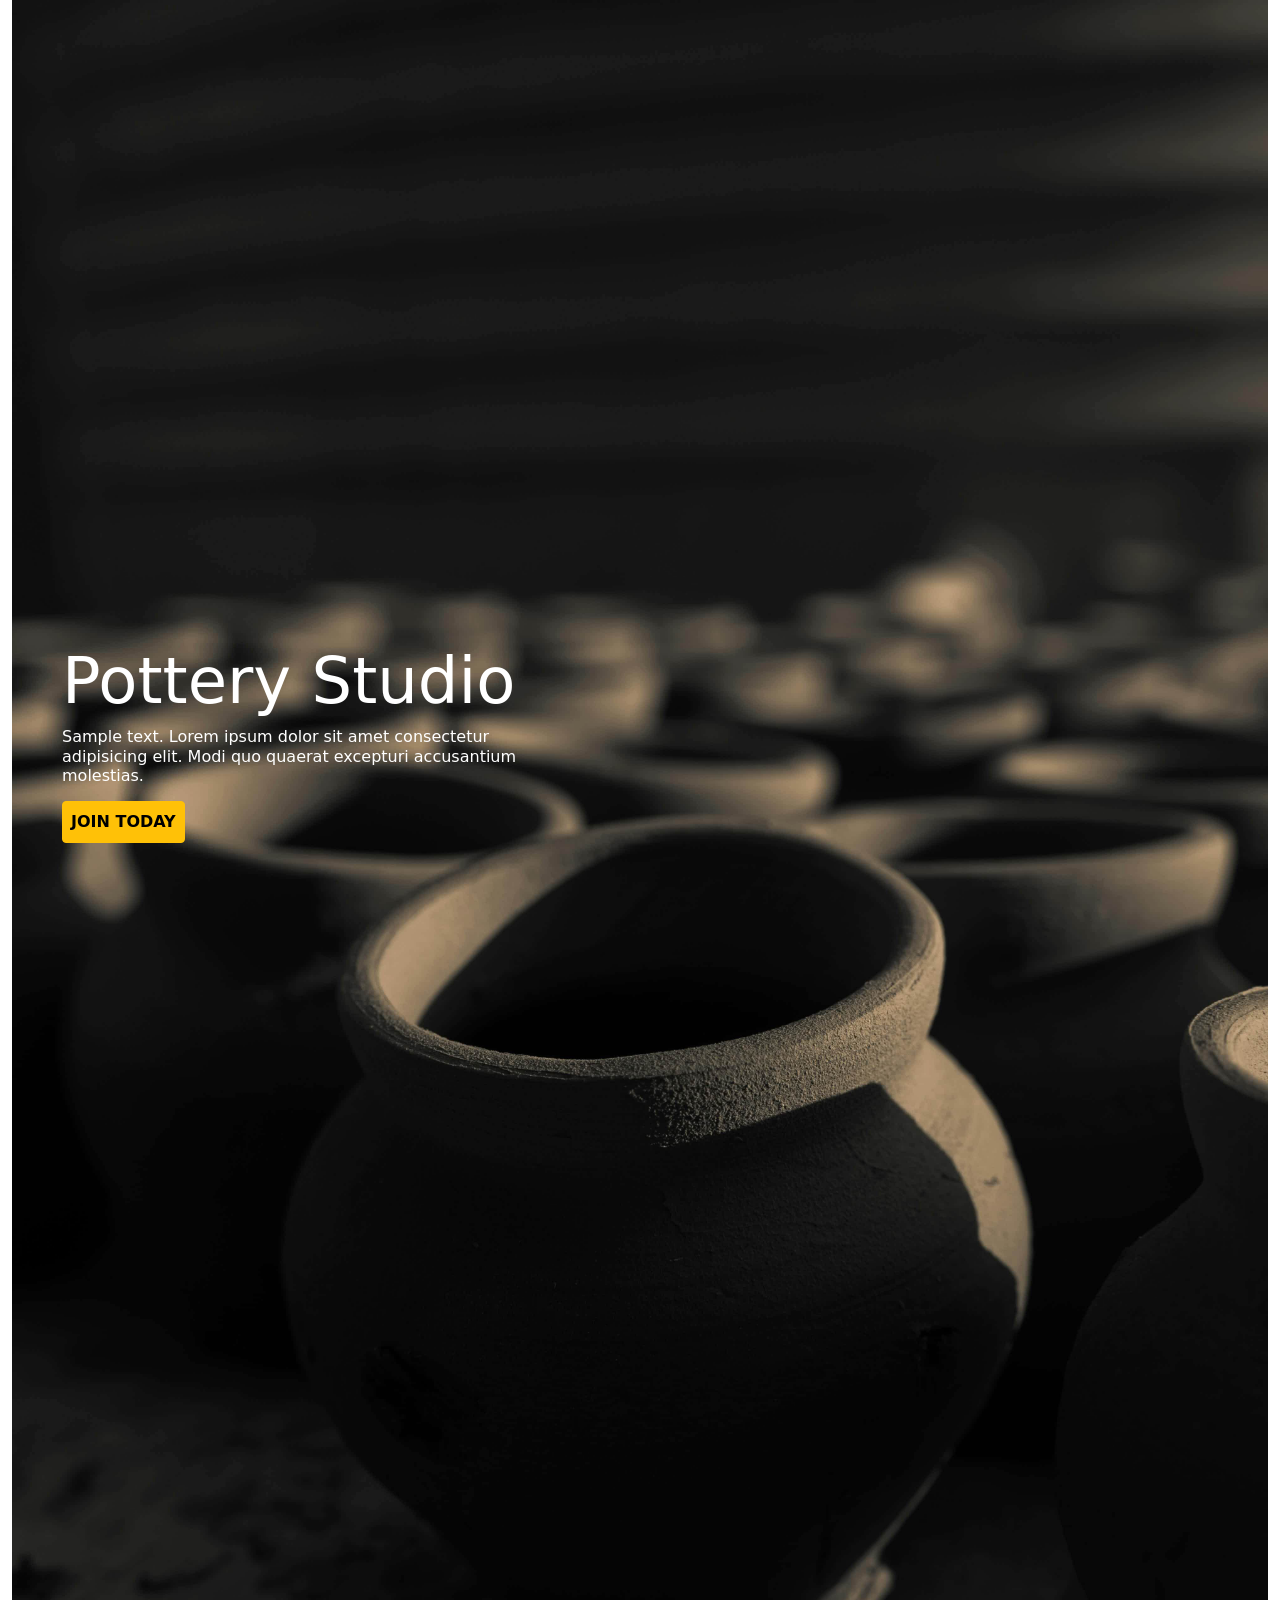
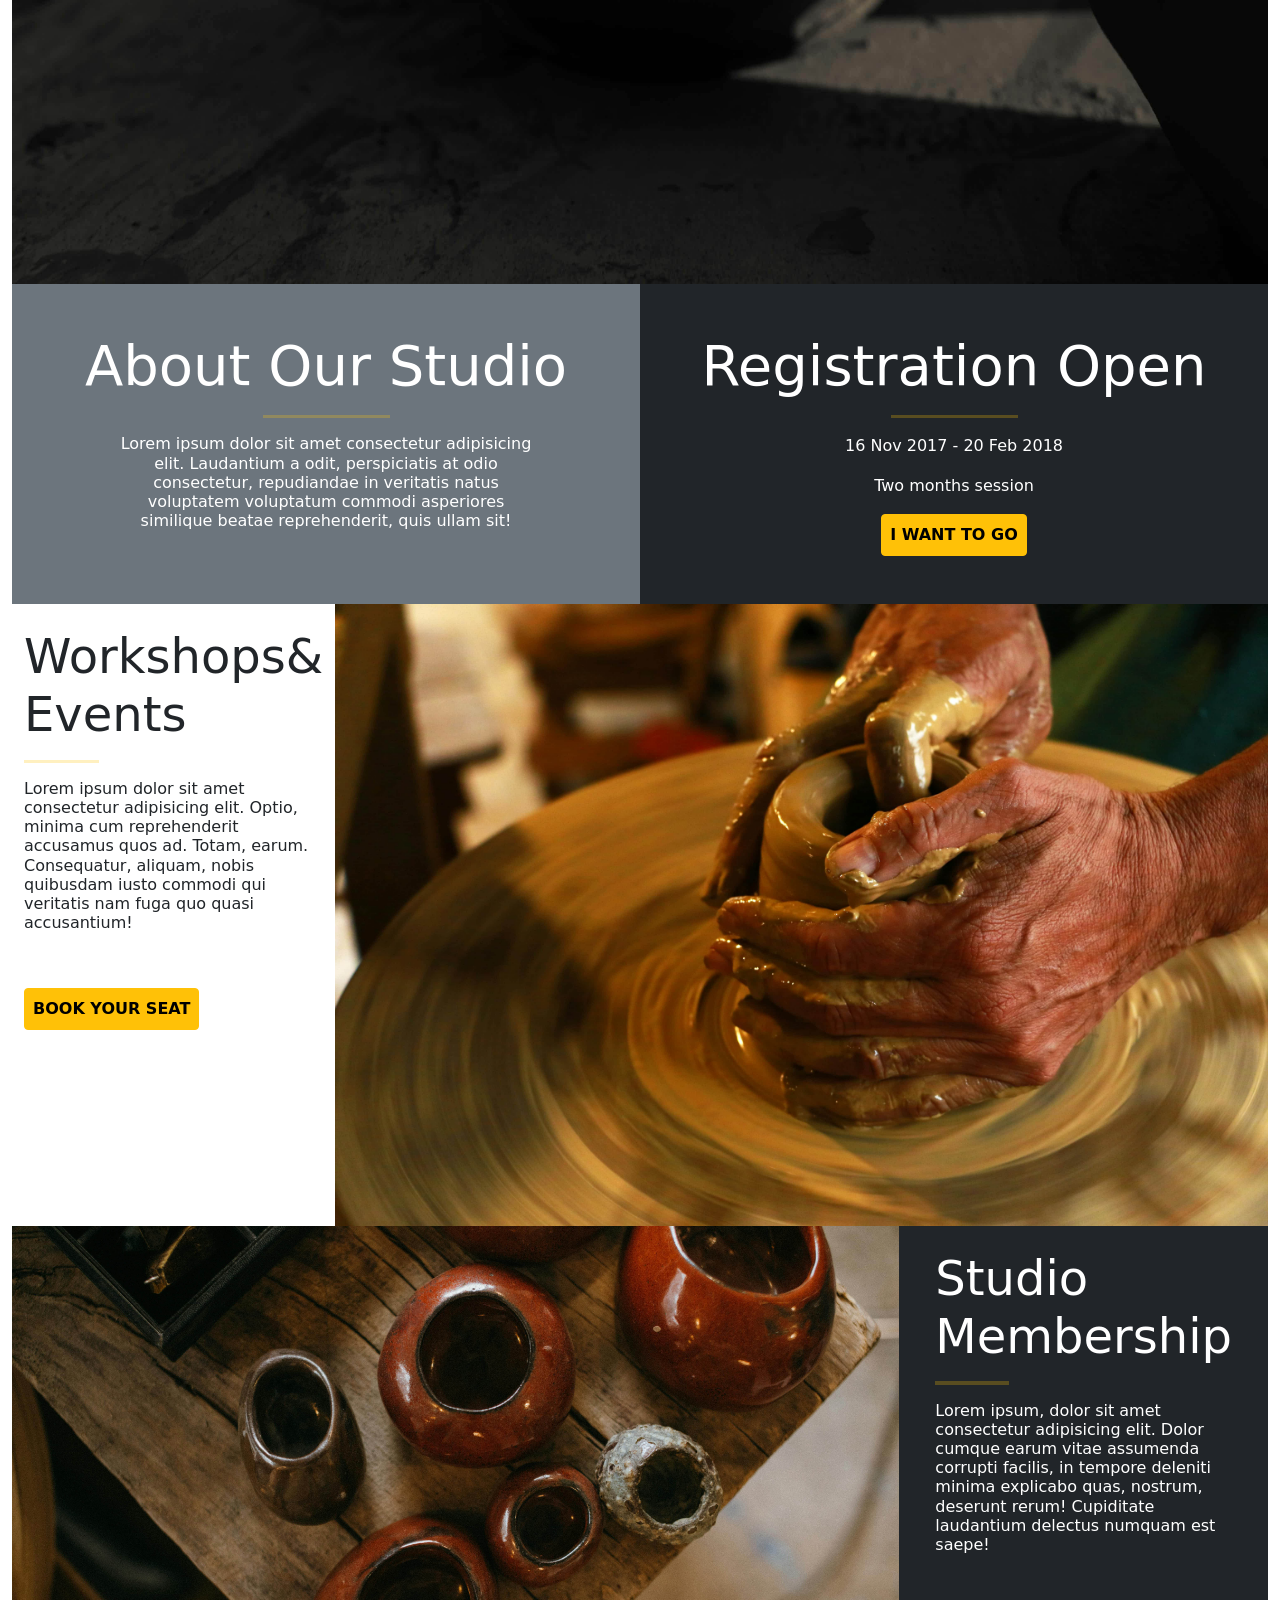
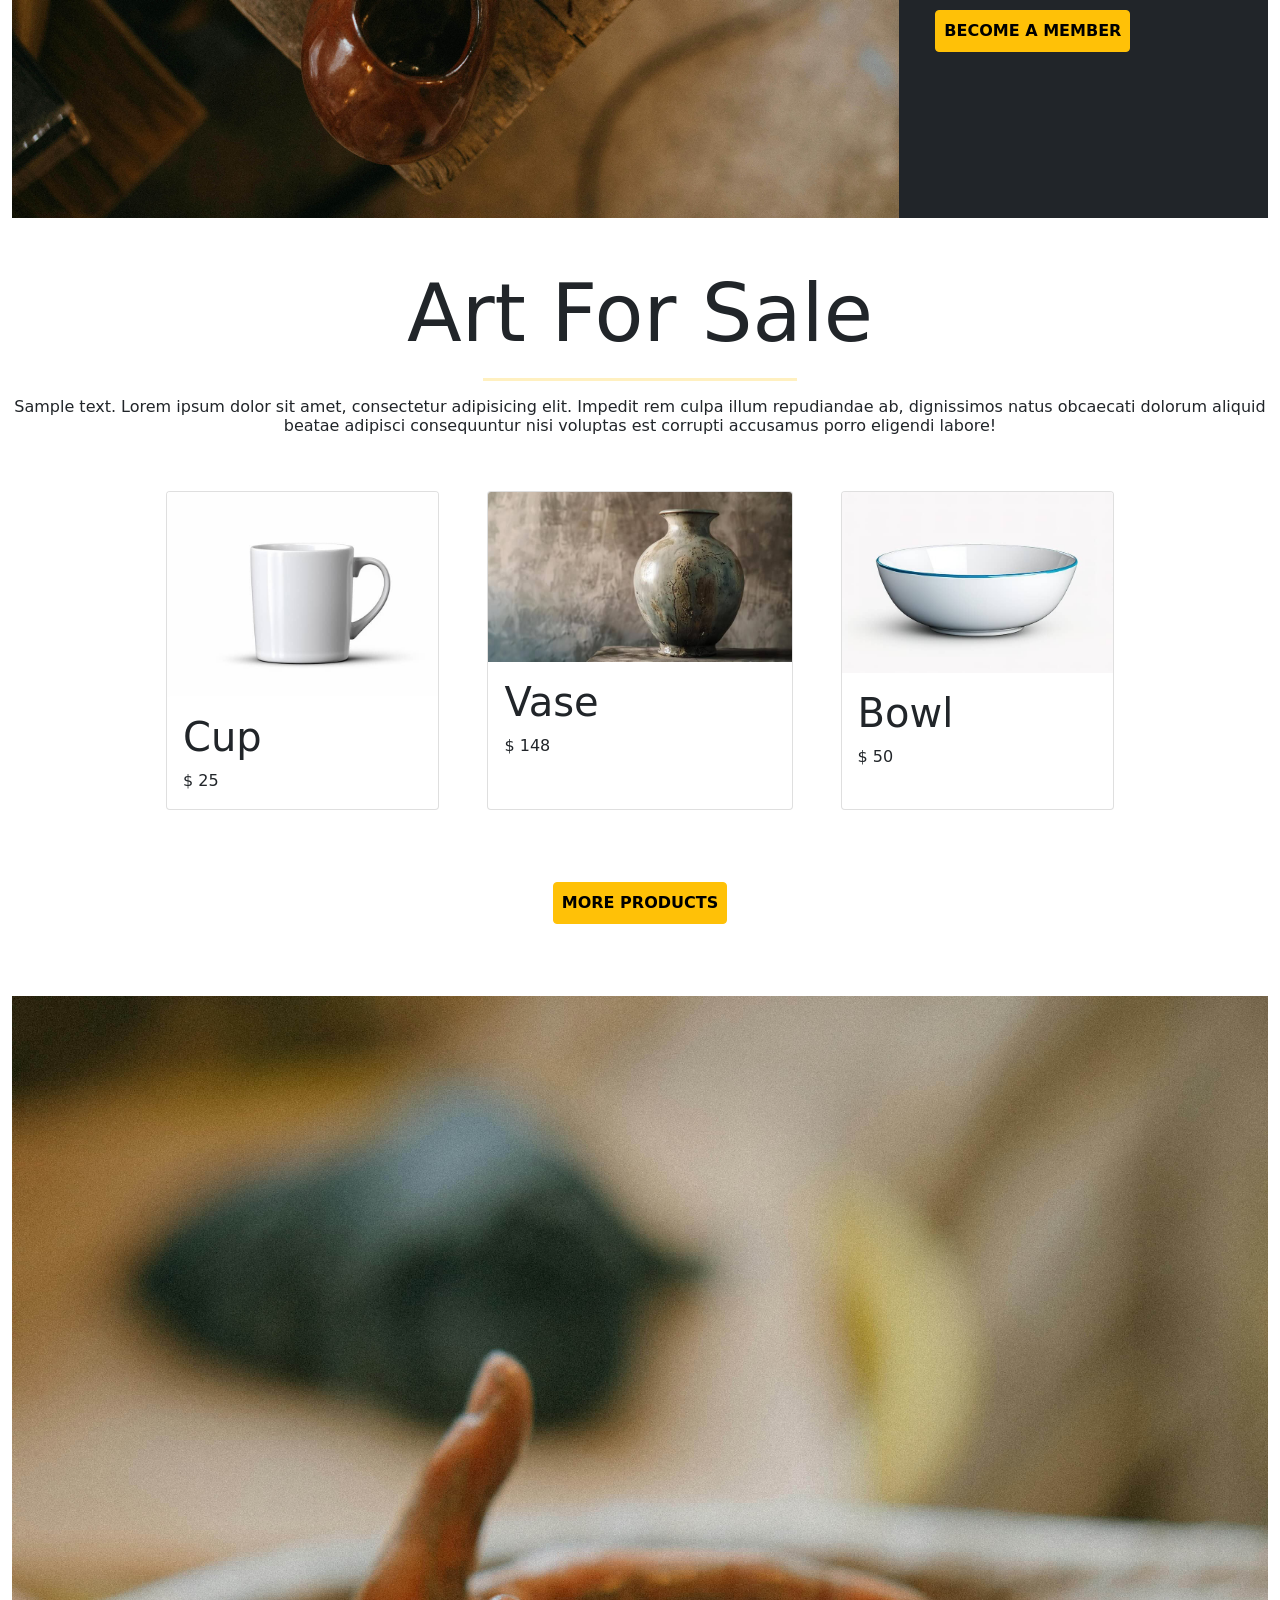
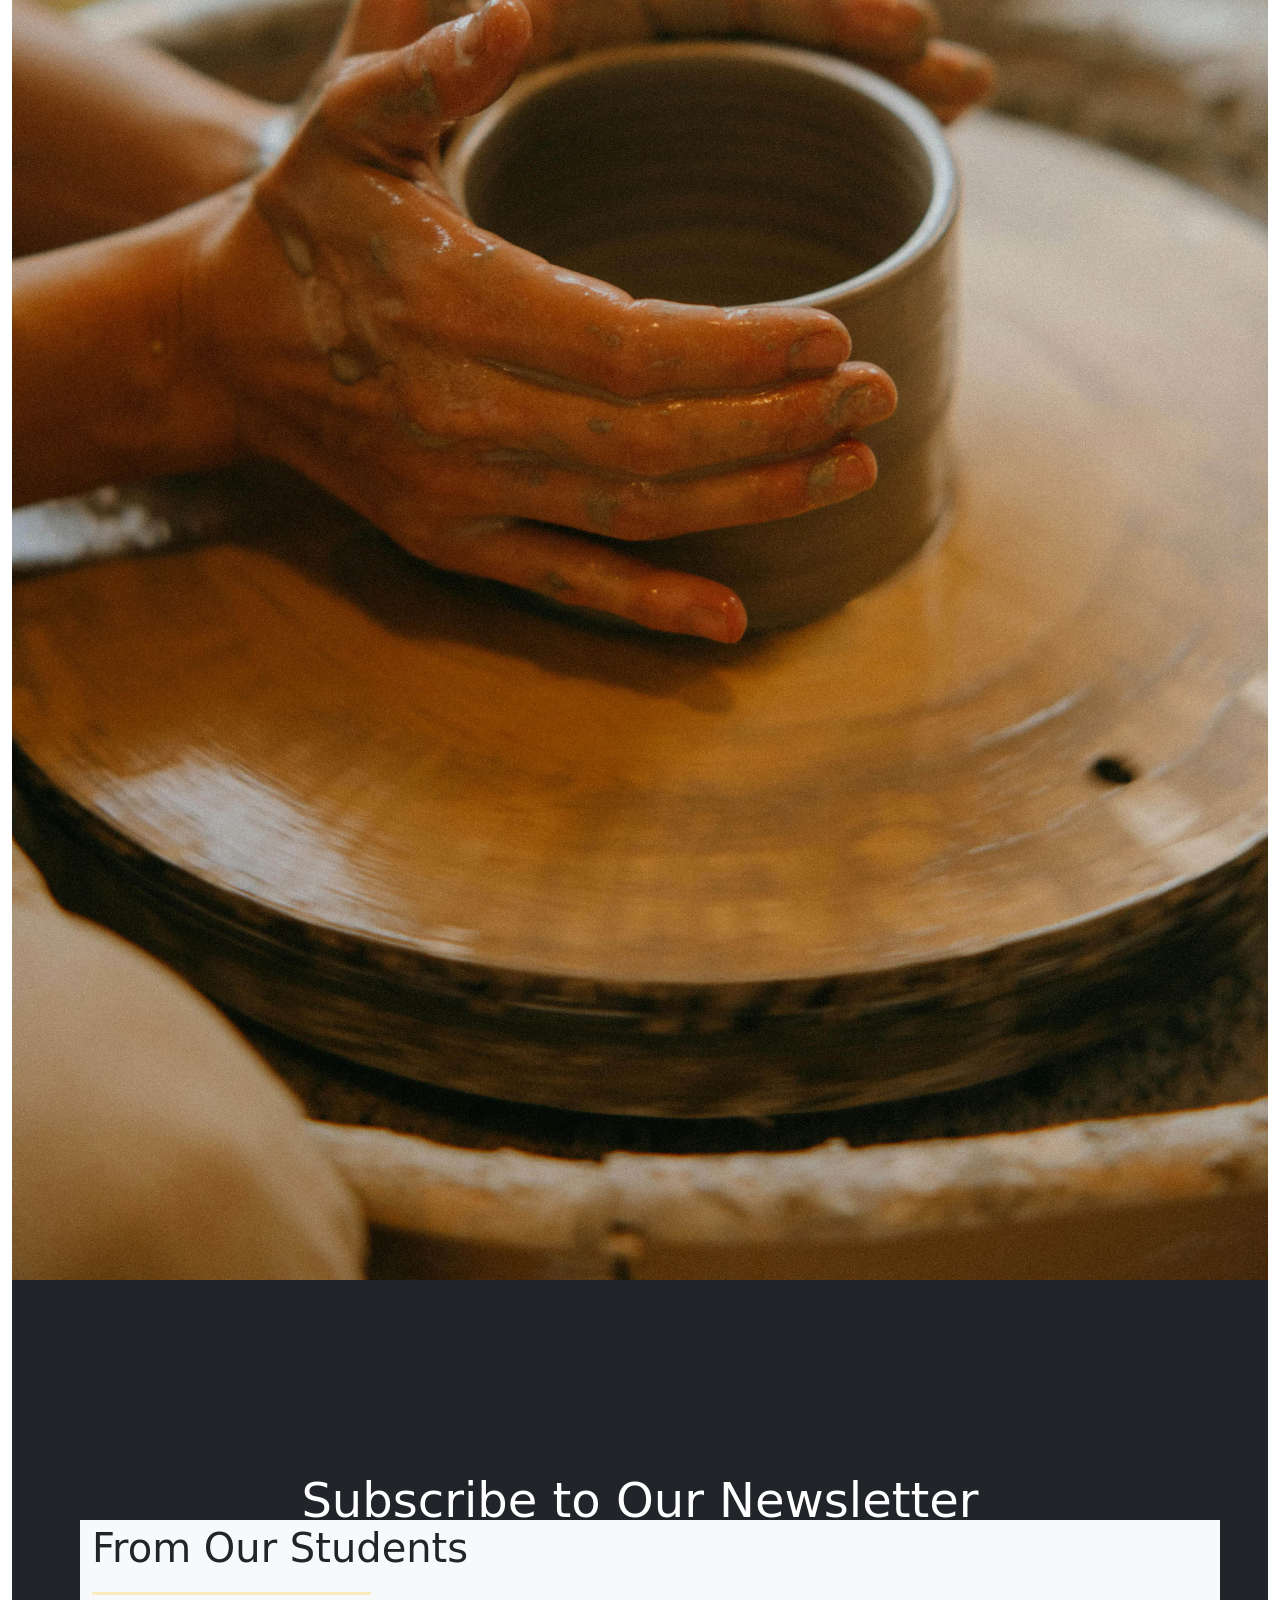
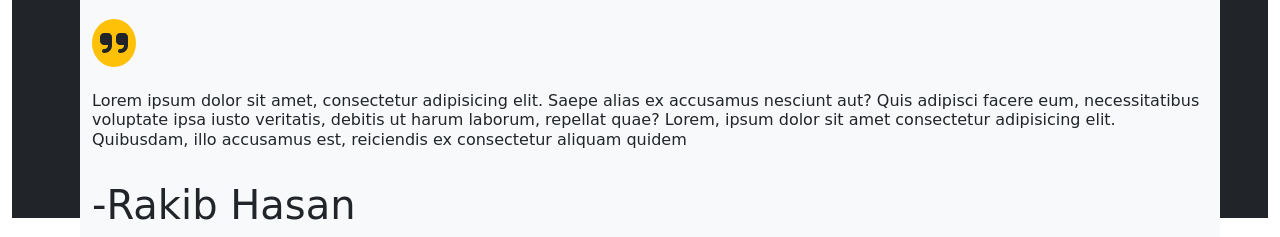
==== commit ae5d1cb8: "indx.html Updated" ====
--- a/index.html
+++ b/index.html
@@ -22,7 +22,7 @@
             </div>
     </article>        
     <section class="text-white col-lg d-flex">
-        <div class="bg-secondary">
+        <div class="bg-secondary p-5 col-6">
             <div class="container ">
                 <h1 class=" display-4 text-center">About Our Studio</h1>
                 <hr class="text-warning mx-auto w-25">
@@ -31,7 +31,7 @@
                 beatae reprehenderit, quis ullam sit!</h6>
             </div>
         </div>
-        <div class="bg-dark p-5">
+        <div class="bg-dark p-5 col-6">
             <div class="container">
                 <h1 class=" display-4 text-center">Registration Open</h1>
                 <hr class="text-warning mx-auto w-25">
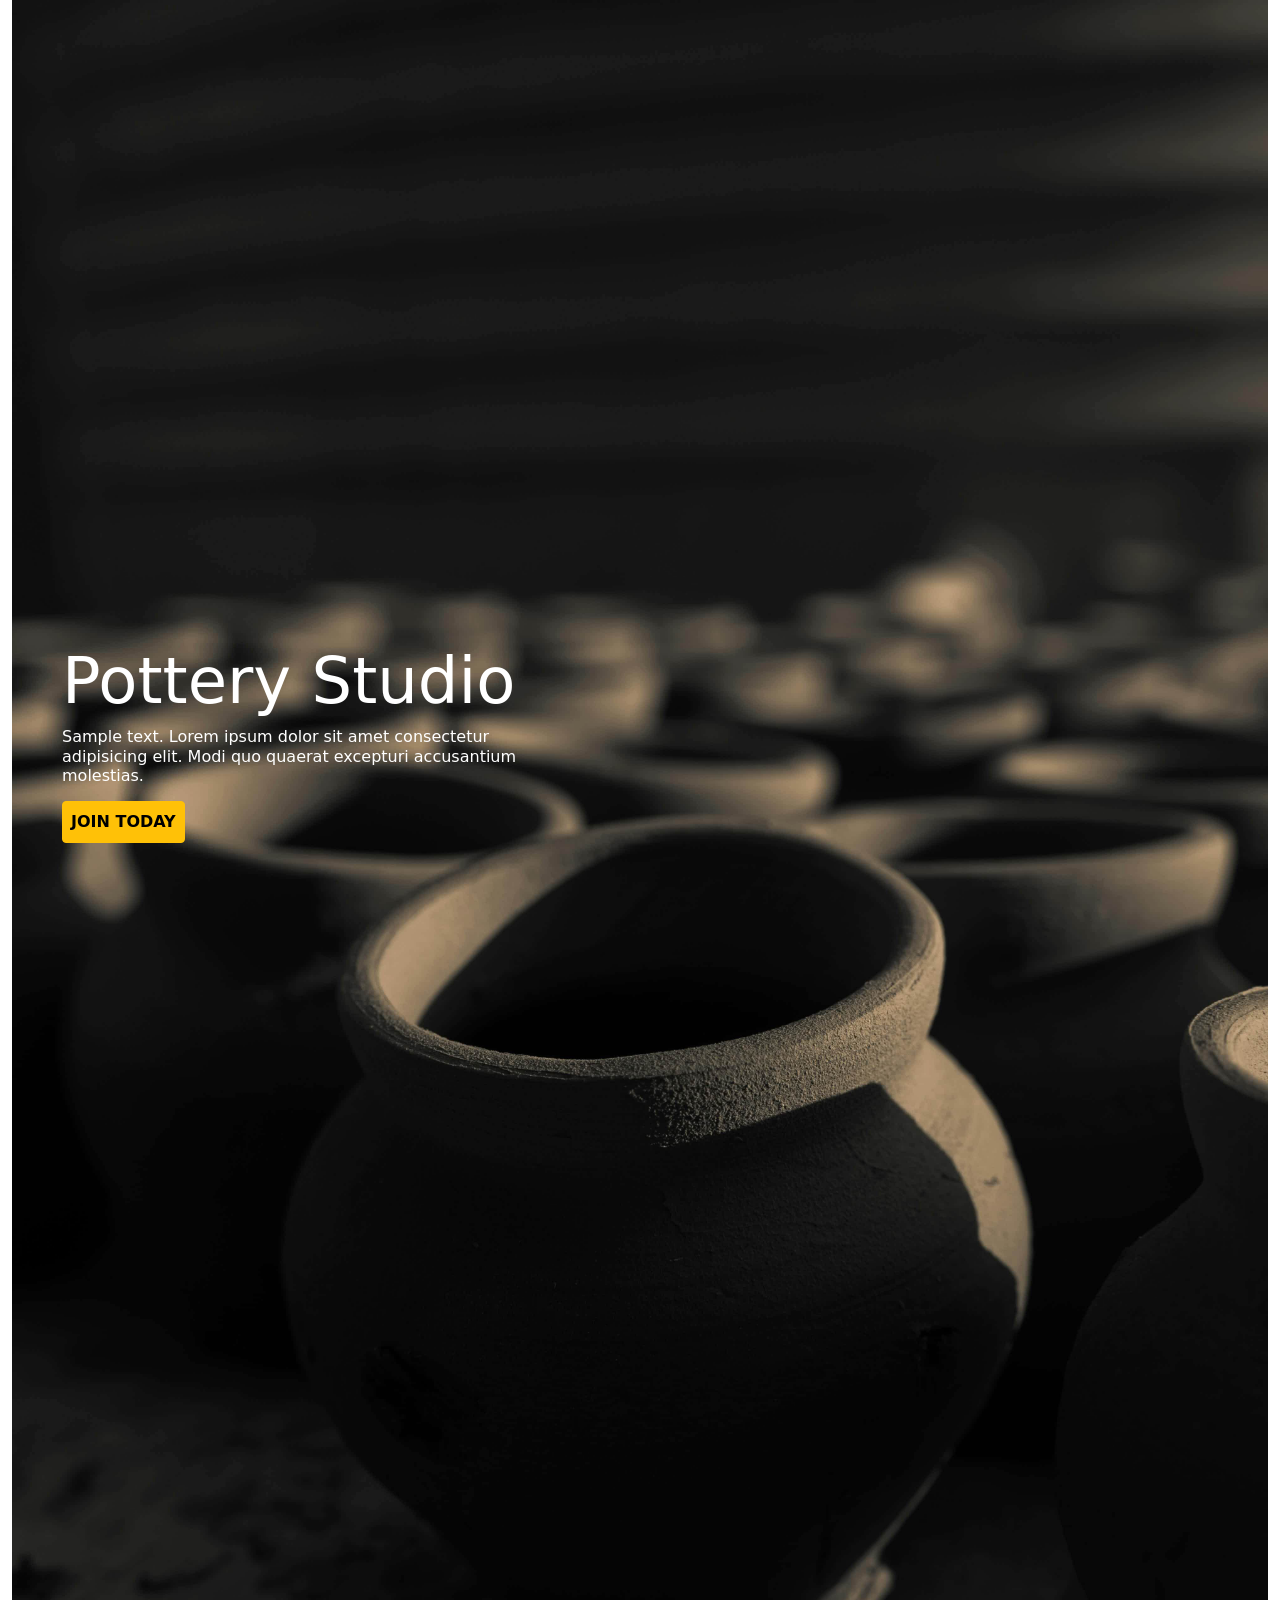
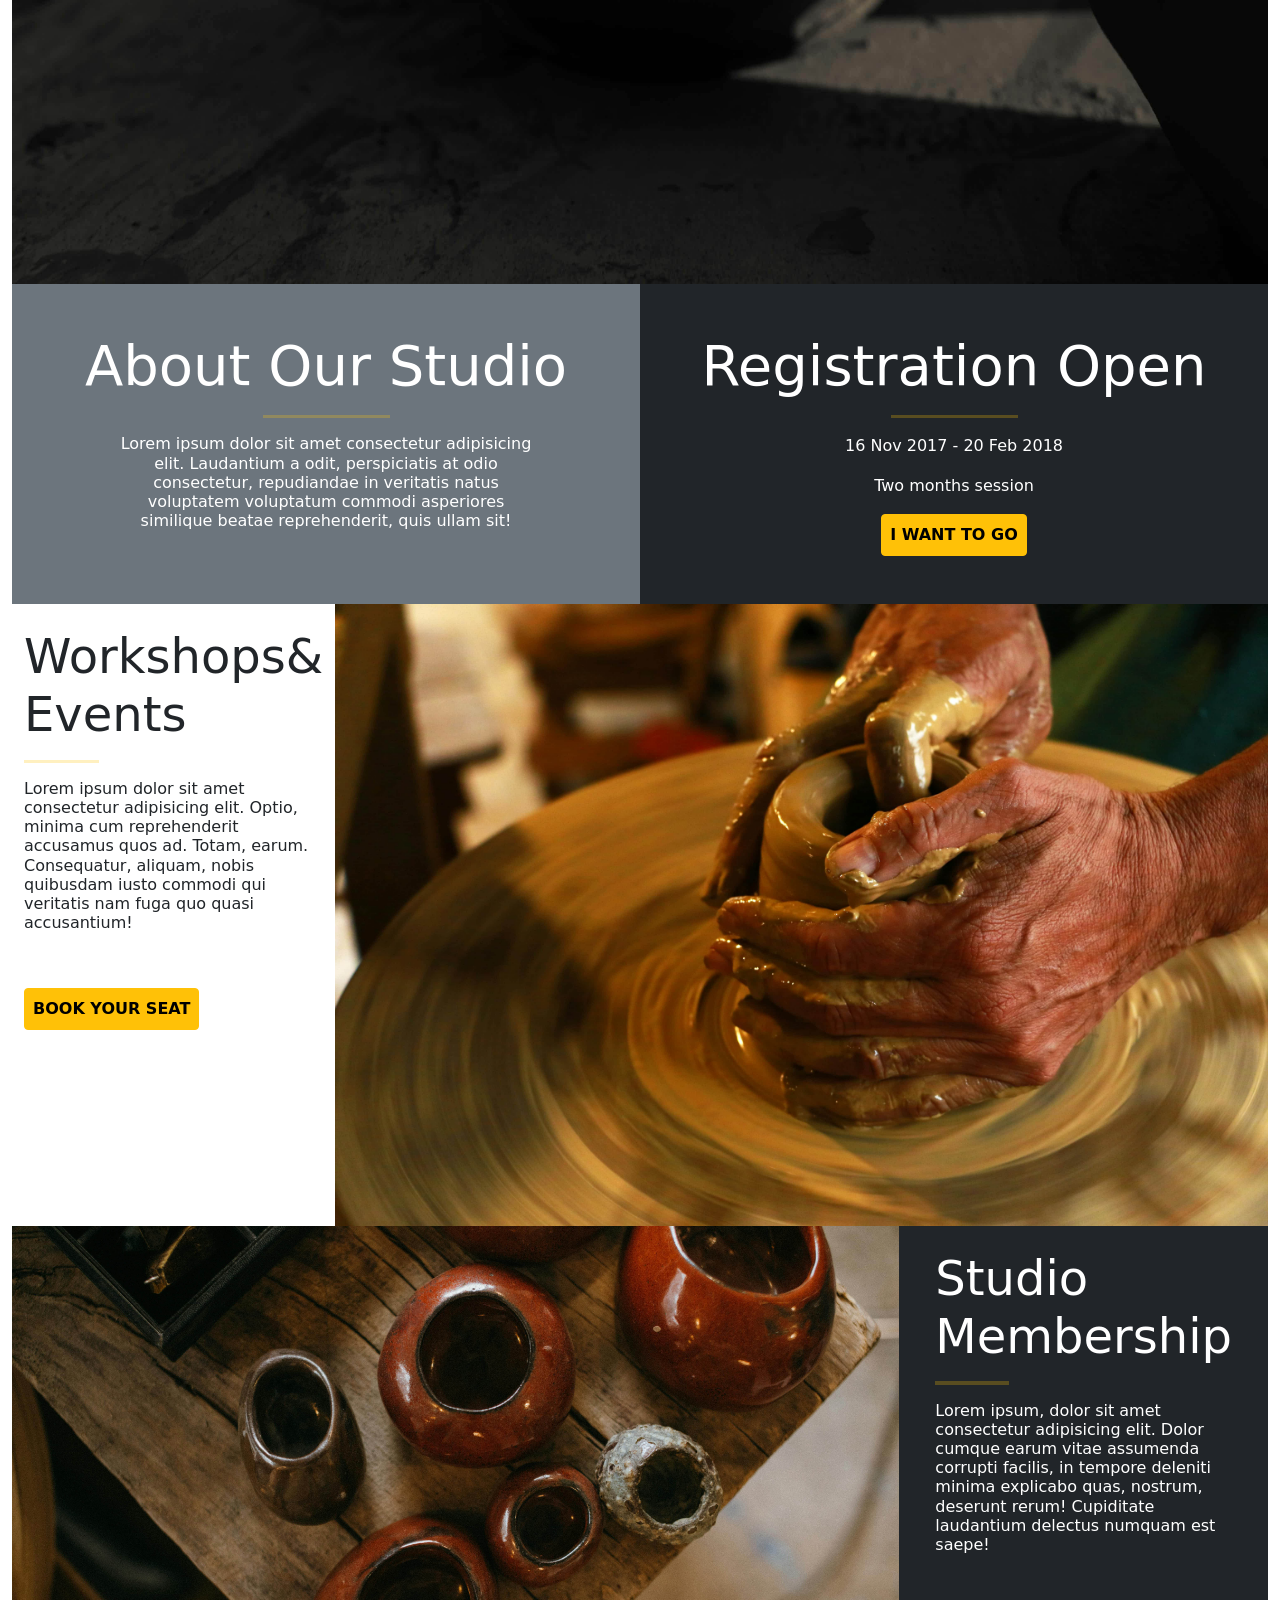
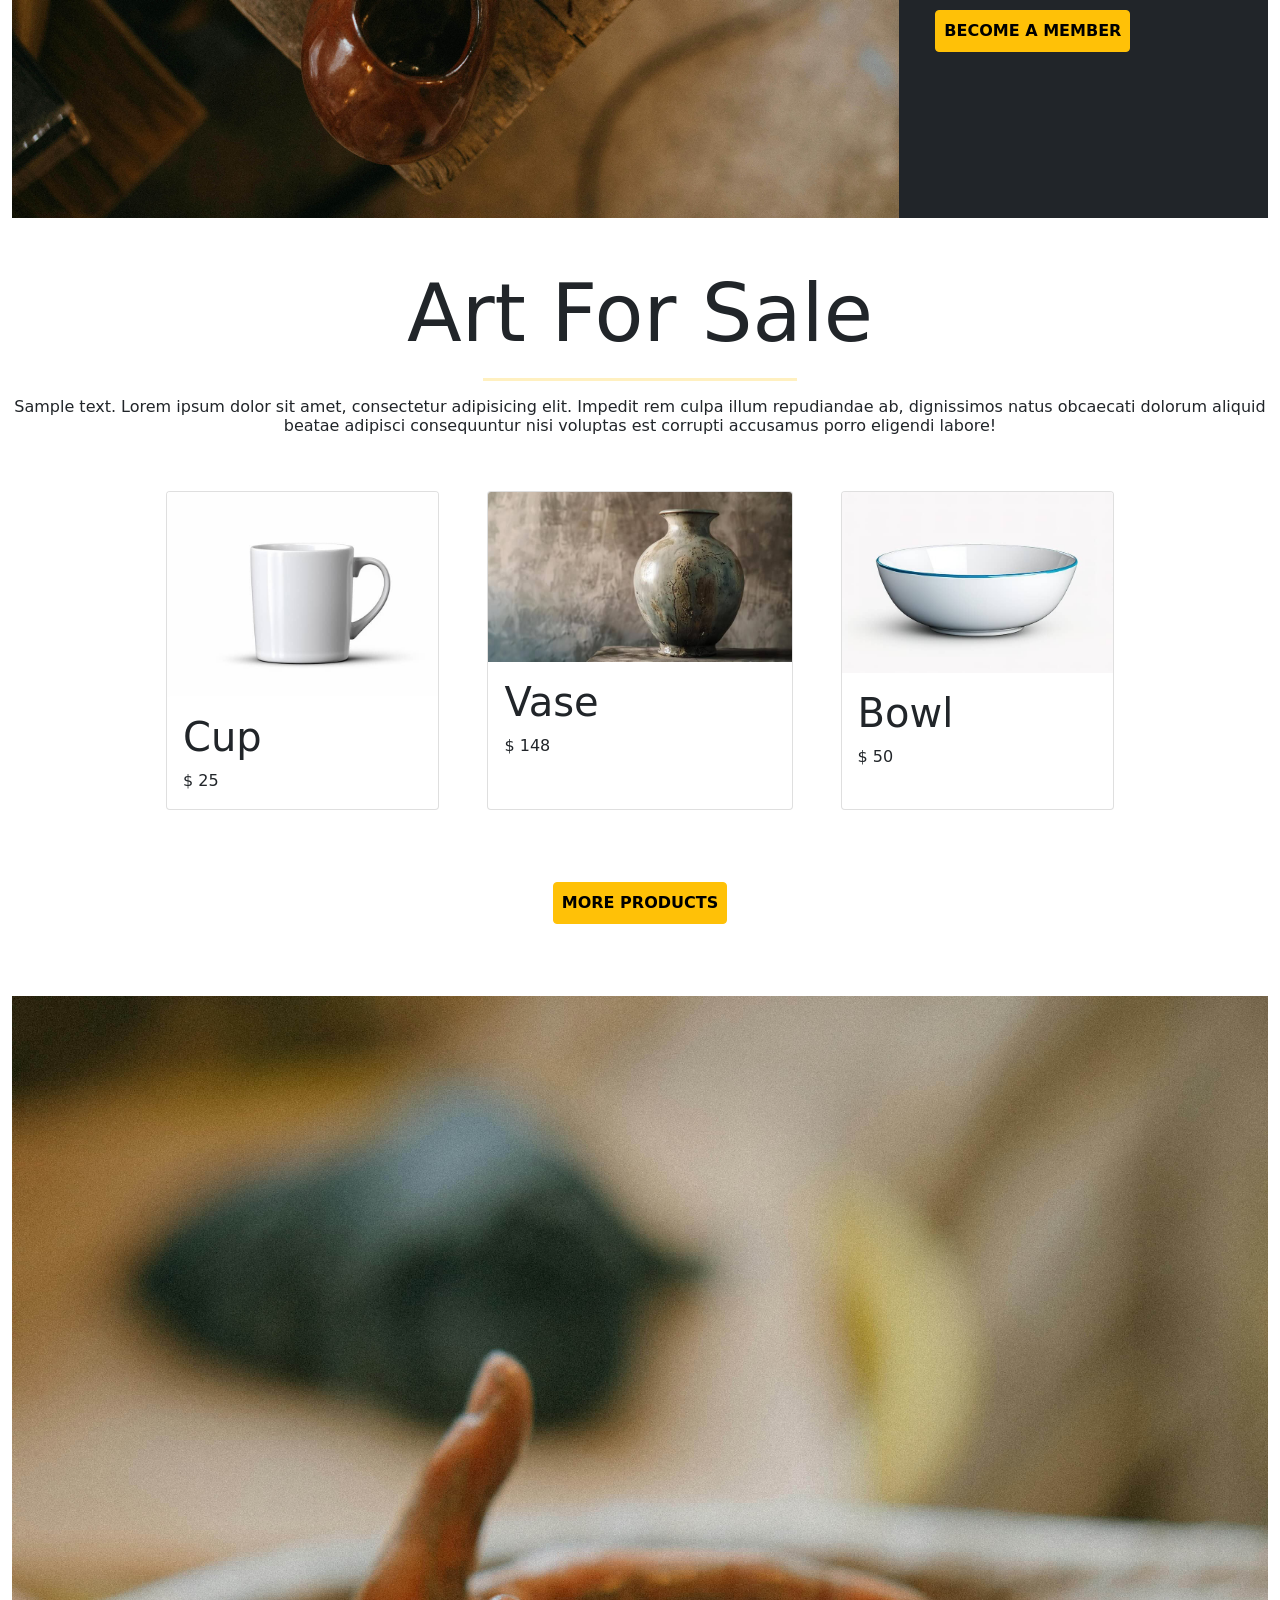
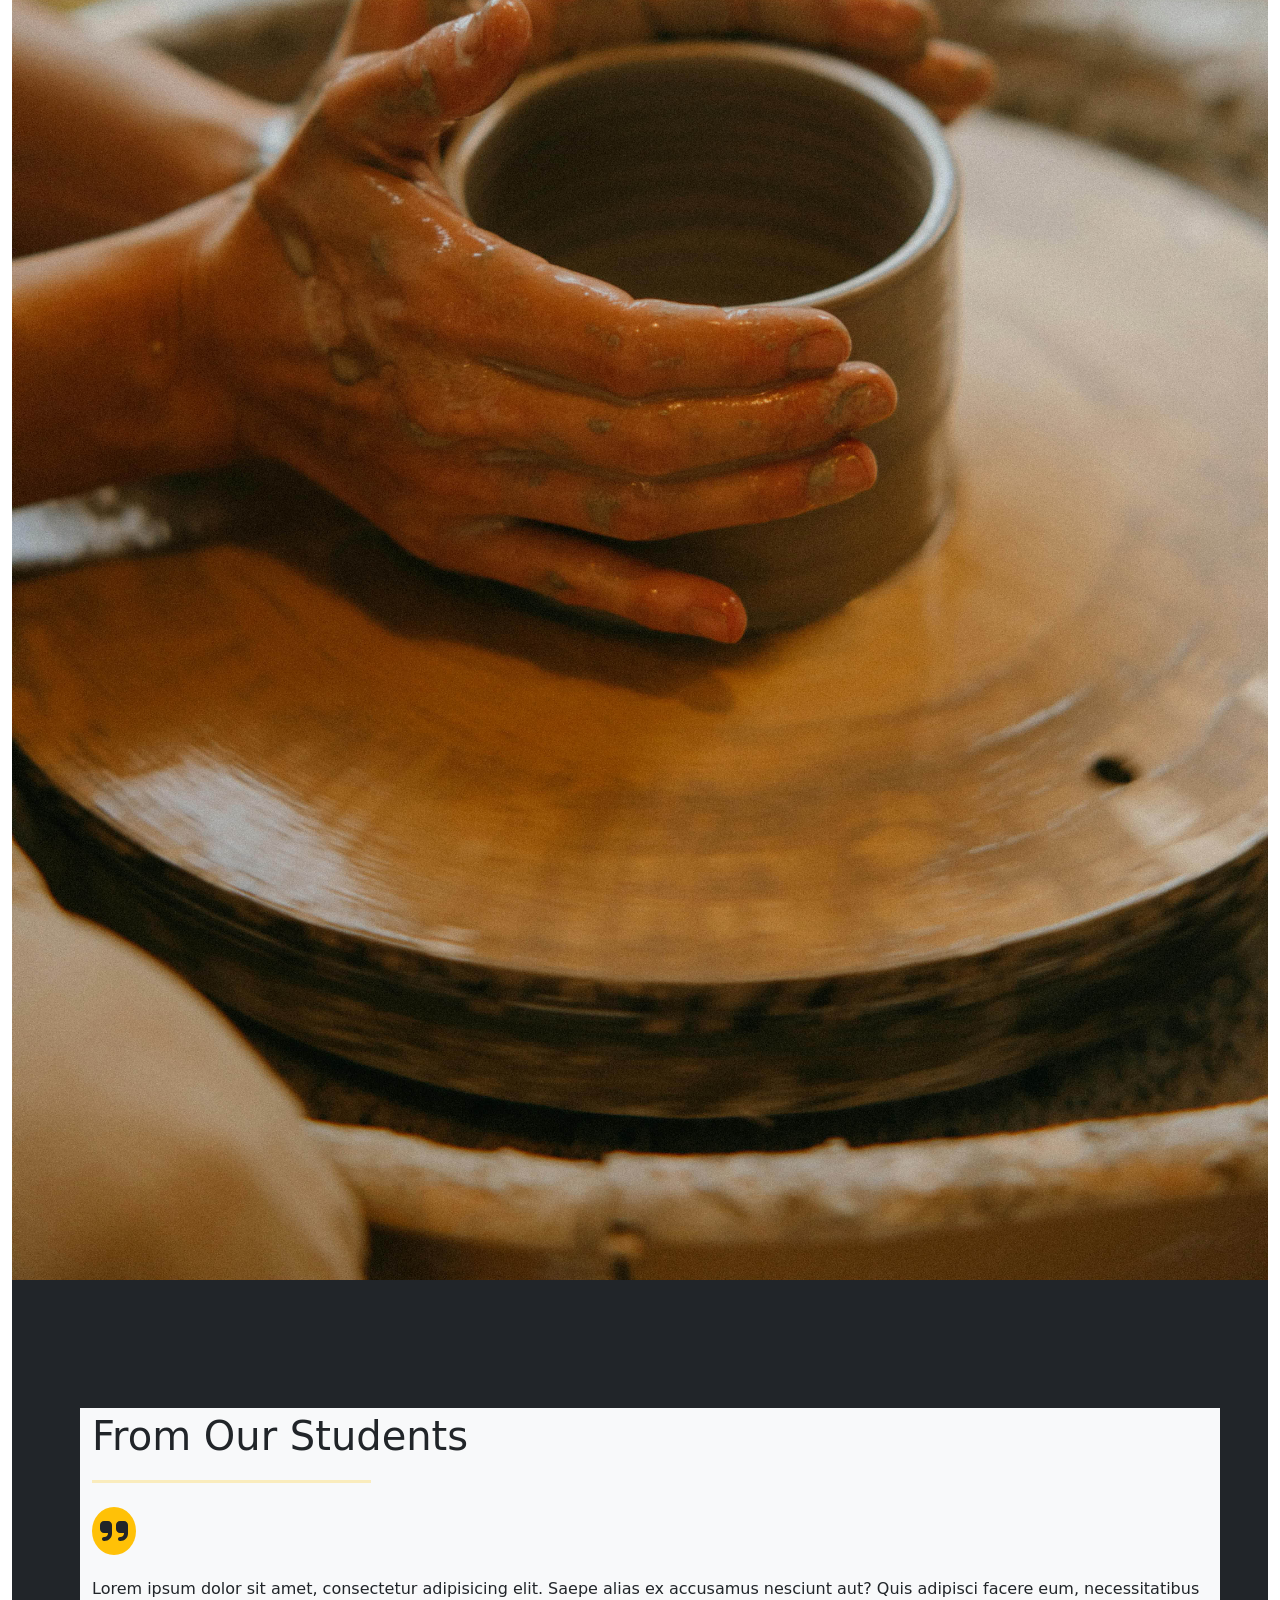
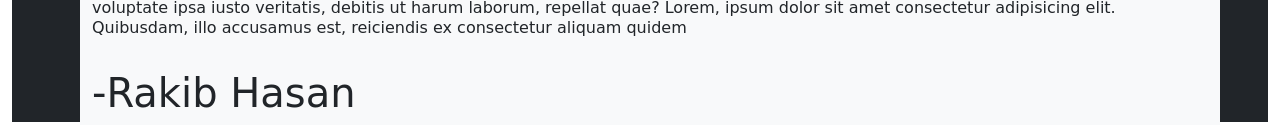
==== commit 92e67be8: "index.html updated" ====
--- a/index.html
+++ b/index.html
@@ -26,7 +26,7 @@
             <div class="container ">
                 <h1 class=" display-4 text-center">About Our Studio</h1>
                 <hr class="text-warning mx-auto w-25">
-                <h6 class="w-100 px-5 text-center">Lorem ipsum dolor sit amet consectetur adipisicing elit. Laudantium a odit, perspiciatis at odio
+                <h6 class="px-5 text-center">Lorem ipsum dolor sit amet consectetur adipisicing elit. Laudantium a odit, perspiciatis at odio
                 consectetur, repudiandae in veritatis natus voluptatem voluptatum commodi asperiores similique
                 beatae reprehenderit, quis ullam sit!</h6>
             </div>
@@ -119,7 +119,7 @@
             <h6 class="display-6">-Rakib Hasan</h6>
         </div>
     </aside>
-    <footer class="bg-dark text-white col-lg text-center p-5">
+    <footer class="bg-dark text-white col-lg text-center px-5">
         <div class="container p-5">
             <h1 class="display-5 mt-5 pt-5">Subscribe to Our Newsletter</h1>
             <hr class="w-25 mx-auto text-warning">
--- a/style.css
+++ b/style.css
@@ -24,7 +24,7 @@
 
 aside div{
     position: absolute;
-    top: 395rem;
+    top: 388rem;
     left: 5rem;
     z-index: 1;
 }
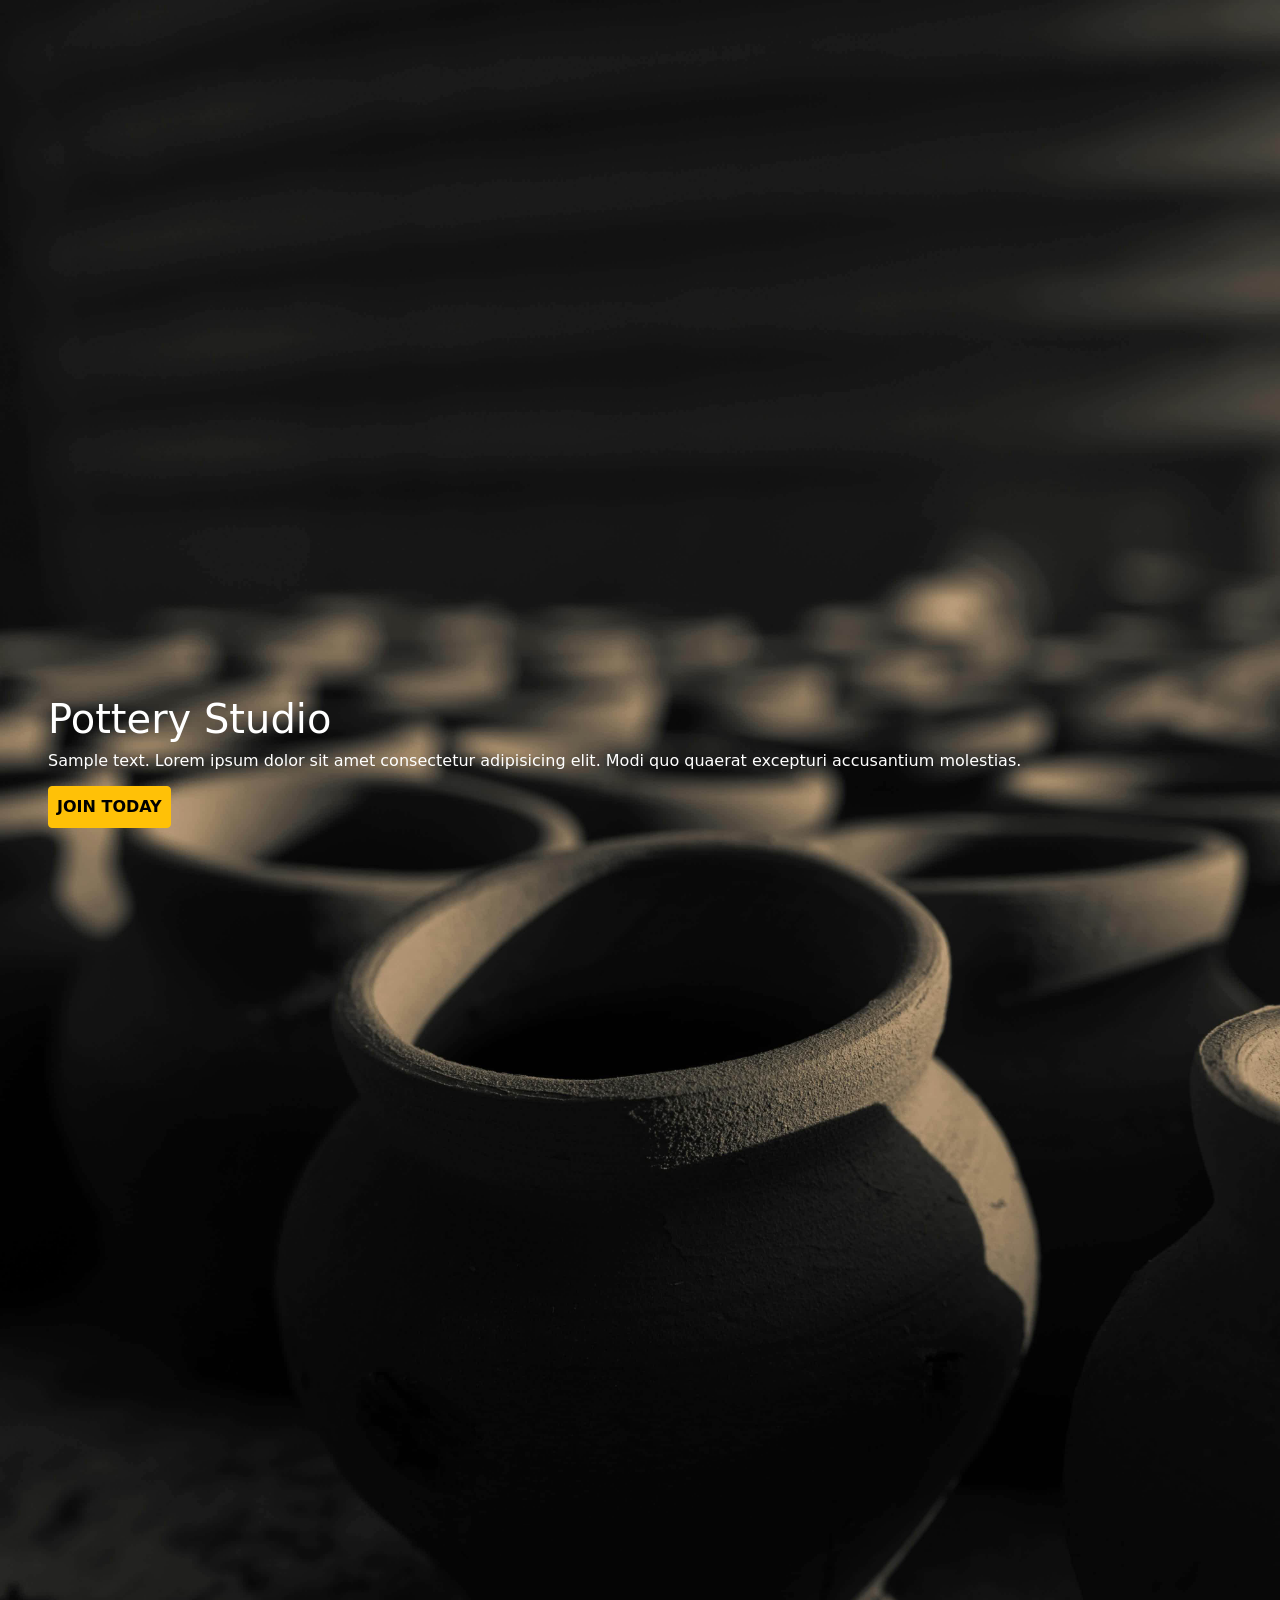
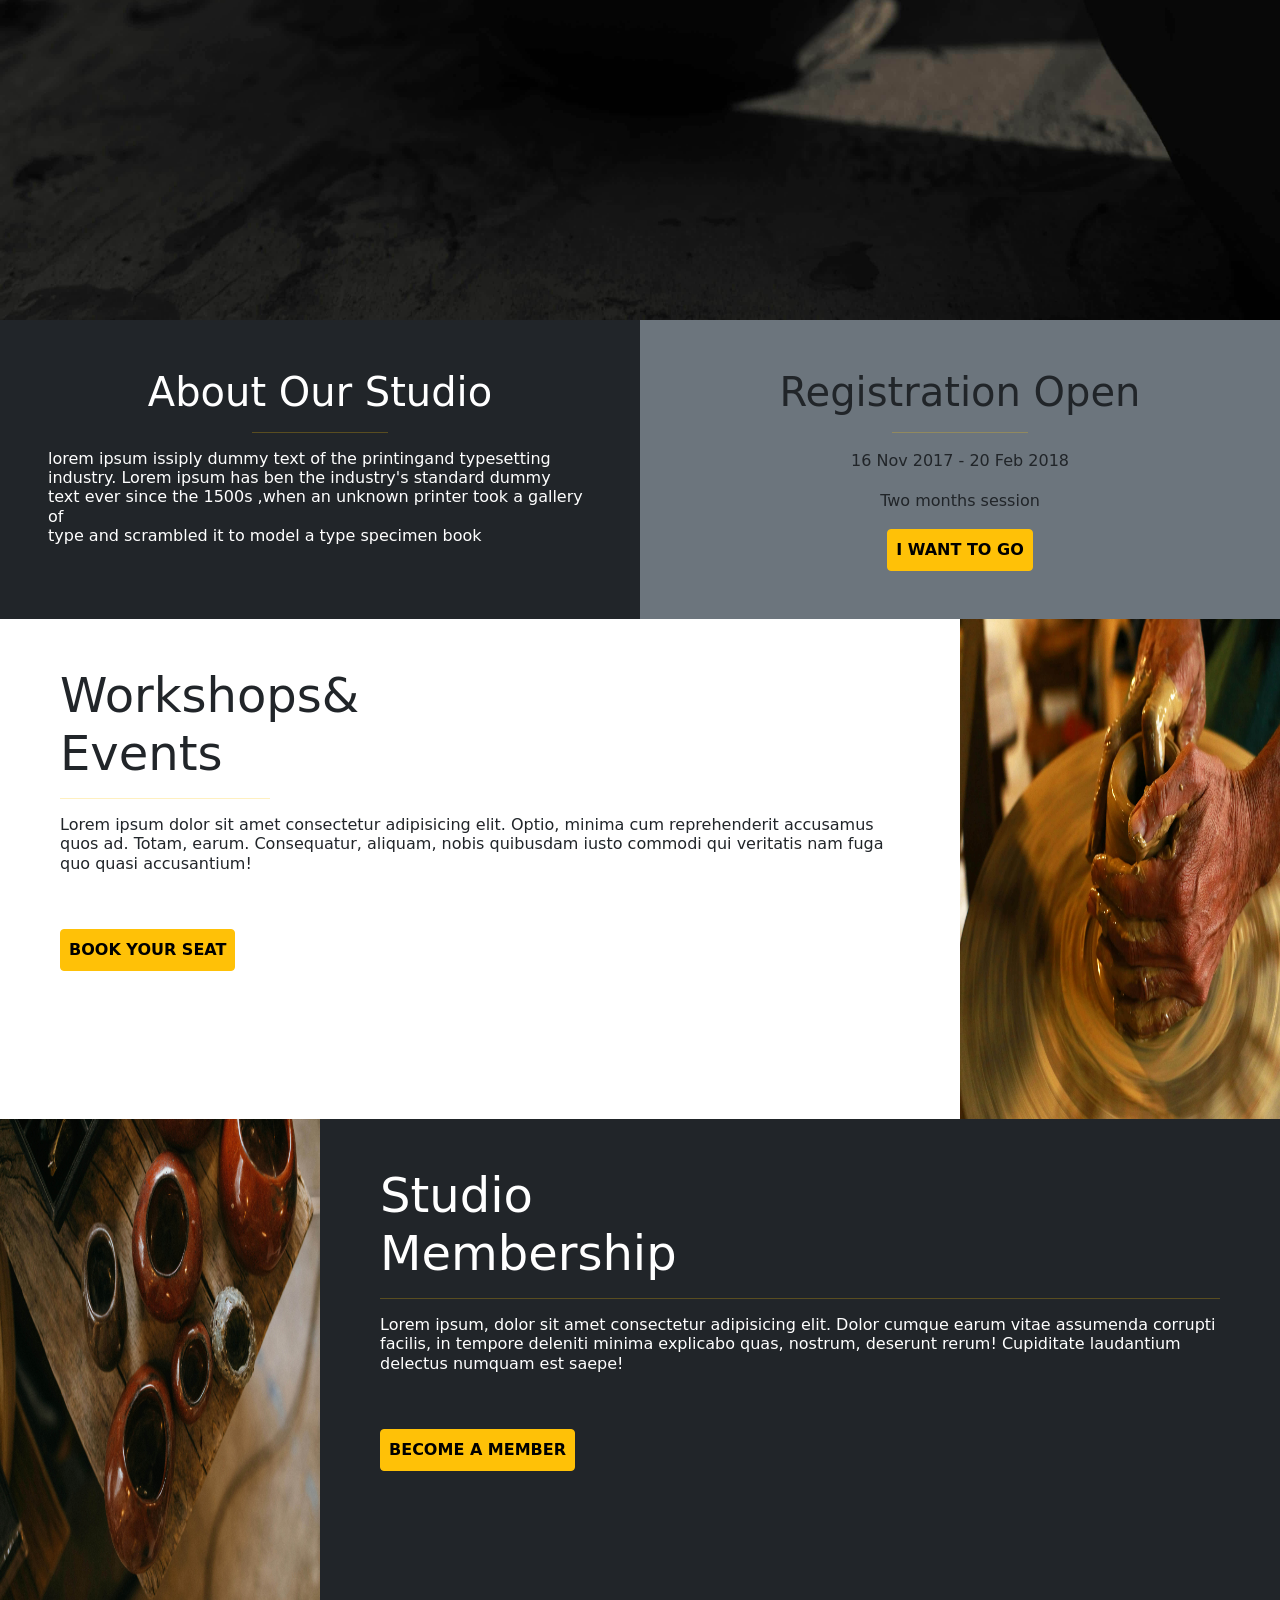
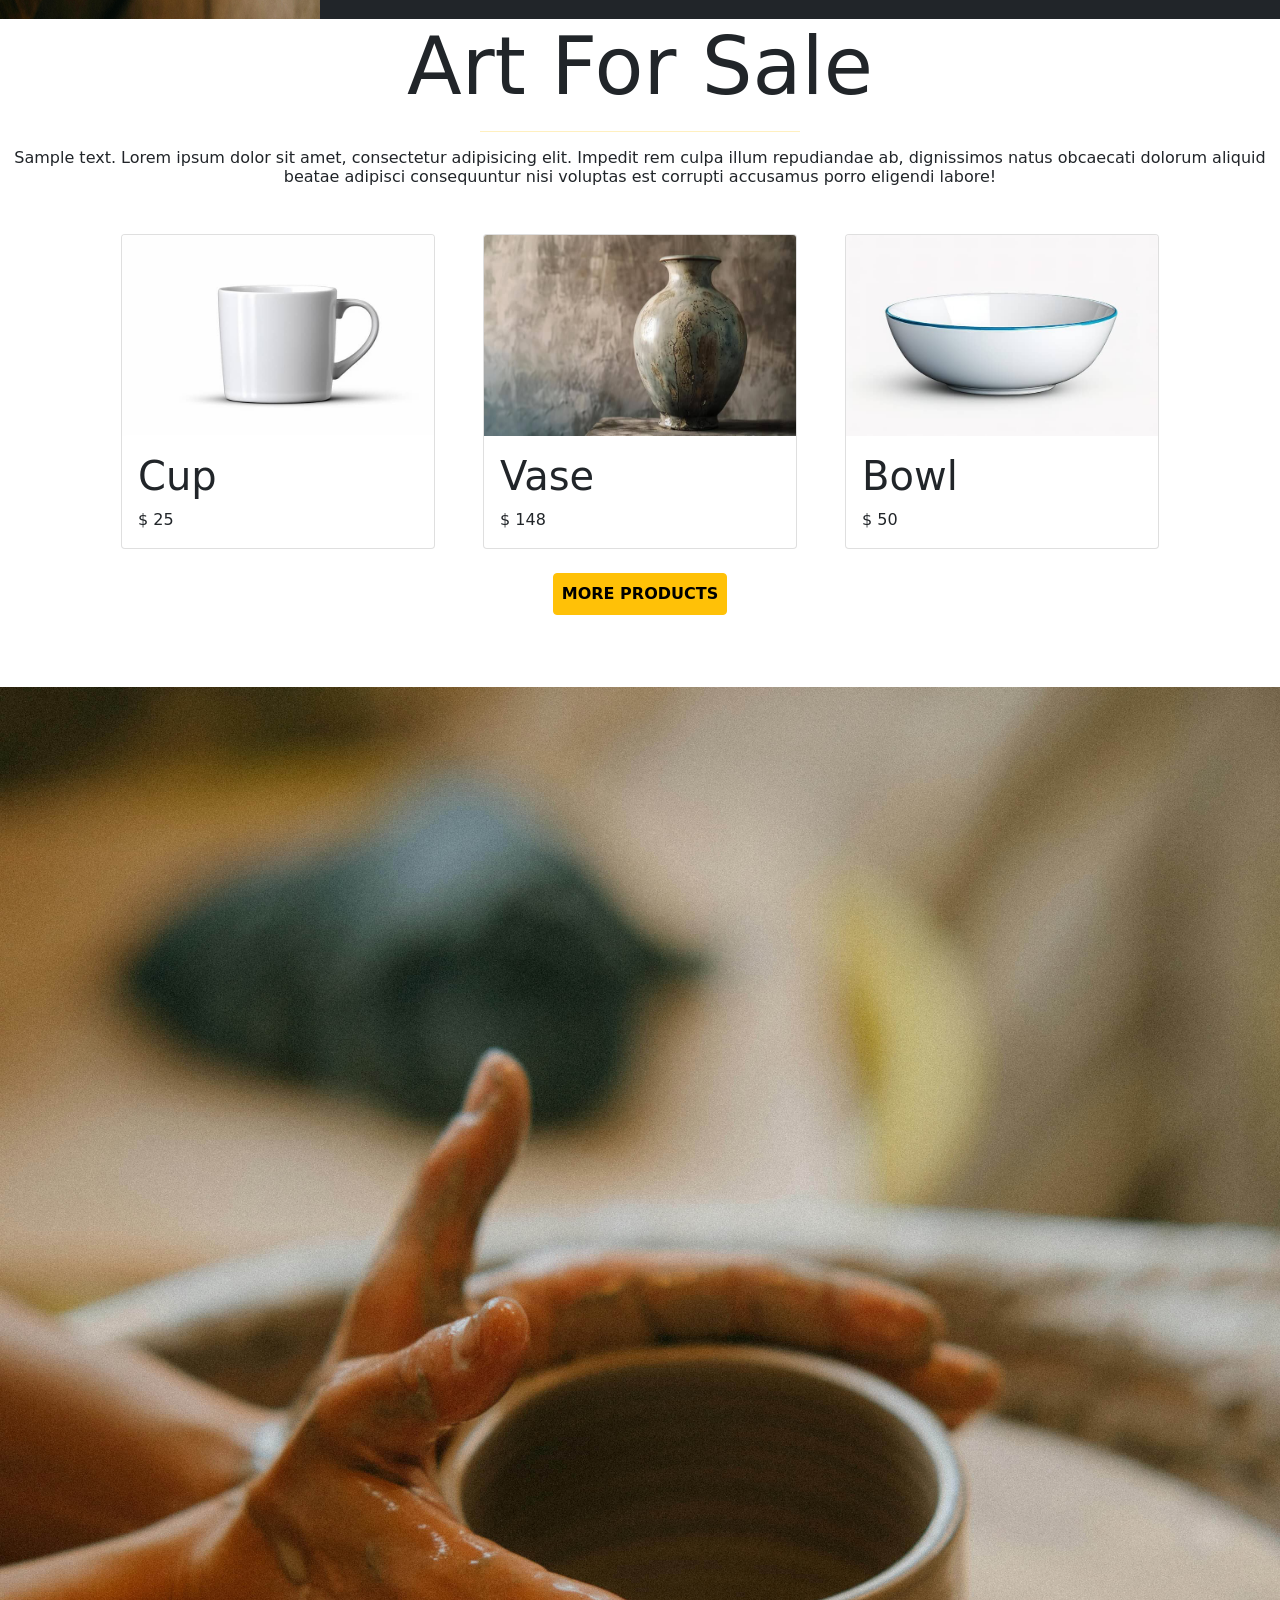
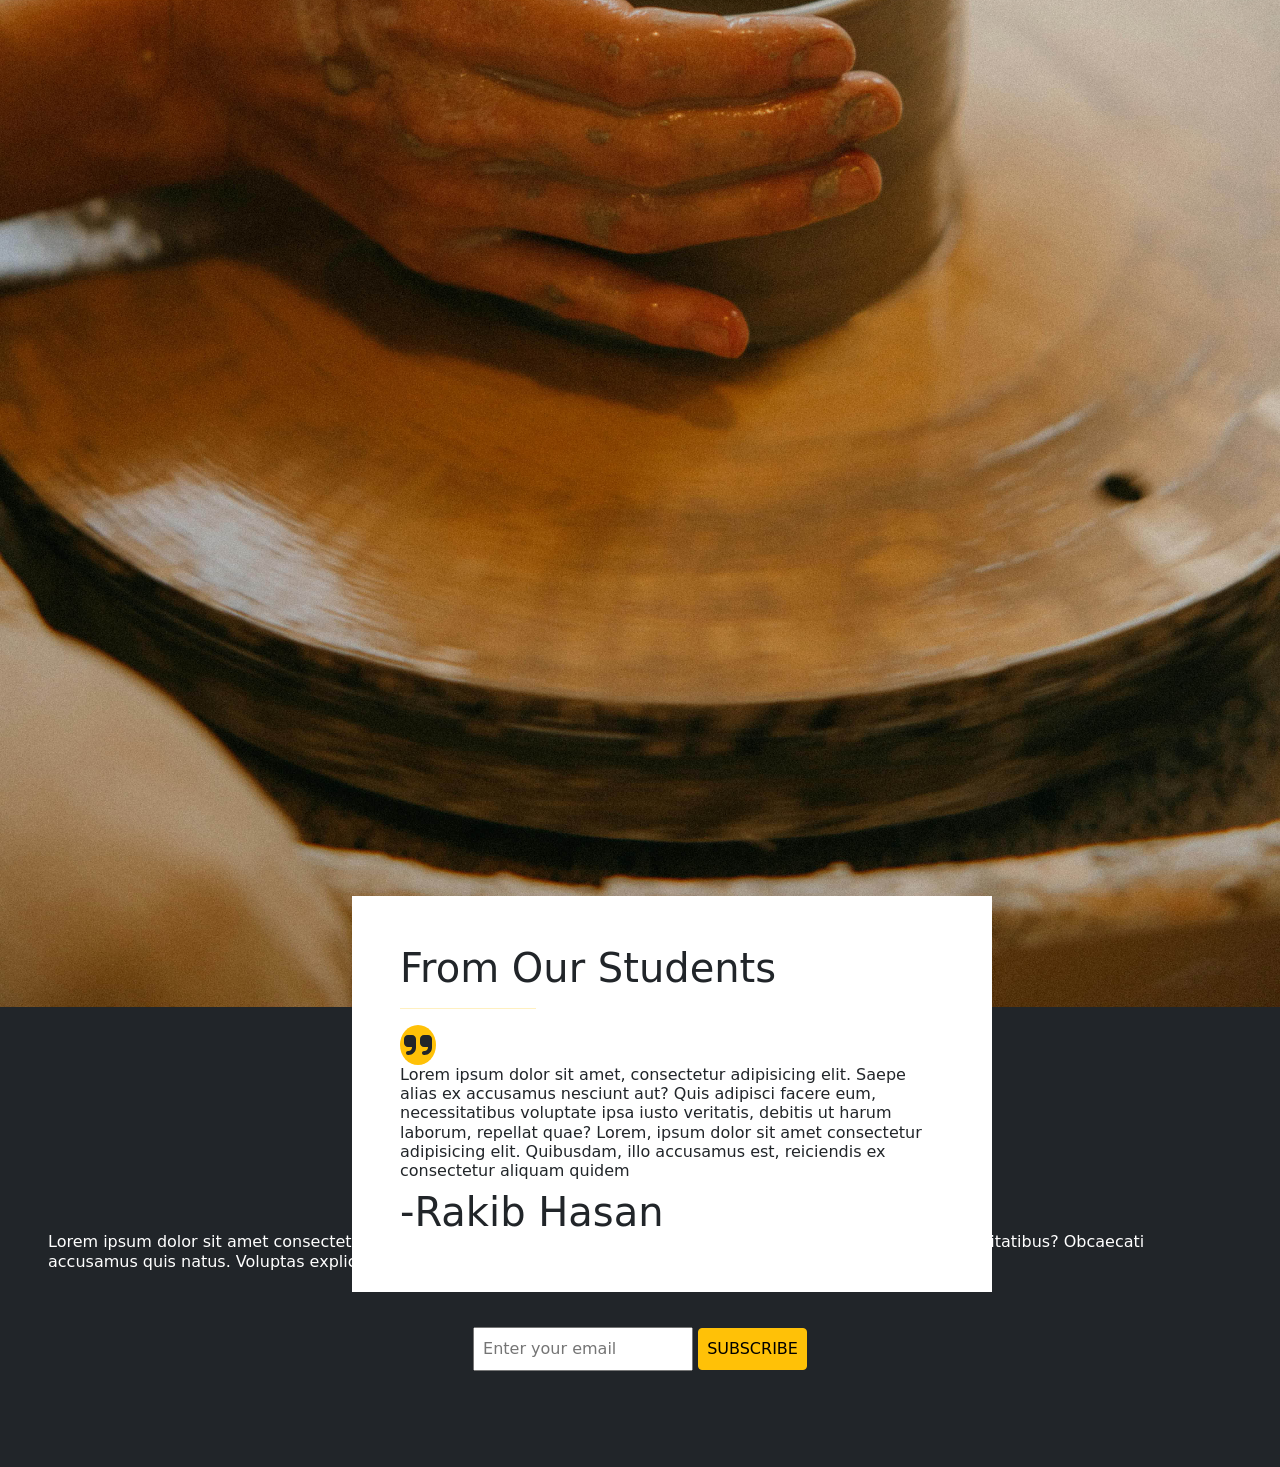
==== commit 35ad4a6f: "files updated" ====
--- a/index.html
+++ b/index.html
@@ -9,63 +9,54 @@
     <link rel="stylesheet" href="fonts/css/all.min.css">
 </head>
 <body>
-    <div class="container-fluid">
     <article>
-            <img src="assets/Pottery.jpg" alt="Pottery"  class="w-100 h-78 d-block">
-            <div class="caption">
-                <div class="container-fluid py-5">
-                    <h1 class="display-3">Pottery Studio</h1>
-                    <h6 class="w-50 col-lg w-100">Sample text. Lorem ipsum dolor sit amet consectetur adipisicing elit.
+            <img src="assets/Pottery.jpg" alt="Pottery" width="100%" height="5%"  class="d-block">
+                <div class=" img-overlay text-white d-inline-block p-5">
+                    <h1 class="">Pottery Studio</h1>
+                    <h6 class="">Sample text. Lorem ipsum dolor sit amet consectetur adipisicing elit.
                     Modi quo quaerat excepturi accusantium molestias.</h6>
                     <button type="button" class="btn my-2 p-2 btn-warning"><b>JOIN TODAY</b></button>
                 </div>
-            </div>
     </article>        
-    <section class="text-white col-lg d-flex">
-        <div class="bg-secondary p-5 col-6">
-            <div class="container ">
-                <h1 class=" display-4 text-center">About Our Studio</h1>
-                <hr class="text-warning mx-auto w-25">
-                <h6 class="px-5 text-center">Lorem ipsum dolor sit amet consectetur adipisicing elit. Laudantium a odit, perspiciatis at odio
-                consectetur, repudiandae in veritatis natus voluptatem voluptatum commodi asperiores similique
-                beatae reprehenderit, quis ullam sit!</h6>
-            </div>
+    <section class="d-flex">
+        <div class="bg-dark text-white p-5" id="studio">
+                <h1 class=" display-6 text-center">About Our Studio</h1>
+                <hr class="w-25 text-warning mx-auto">
+                <h6 class="fs-6">lorem ipsum issiply dummy text of the printingand typesetting <br>
+                     industry. Lorem ipsum has ben the industry's standard dummy <br> text ever
+                      since the 1500s ,when an unknown printer took a gallery of <br> type and
+                       scrambled it to model a type specimen book</h6>
         </div>
-        <div class="bg-dark p-5 col-6">
-            <div class="container">
-                <h1 class=" display-4 text-center">Registration Open</h1>
-                <hr class="text-warning mx-auto w-25">
-                <p class="text-center">16 Nov 2017 - 20 Feb 2018</p>
-                <p class="text-center">Two months session</p>
-                <center>
-                    <button type="button" class="btn btn-warning text-center mx-auto p-2"><b>I WANT TO GO</b></button>
-                </center>
-            </div>
+        <div class="bg-secondary p-5" id="open">
+                    <h1 class=" display-6 text-center">Registration Open</h1>
+                    <hr class="w-25 text-warning mx-auto">
+                    <p class="text-center">16 Nov 2017 - 20 Feb 2018</p>
+                    <p class="text-center">Two months session</p>
+                    <center>
+                        <button type="button" class="btn btn-warning text-center mx-auto p-2"><b>I WANT TO GO</b></button>
+                    </center>
         </div>
     </section>
-    <section class="col-lg d-flex">
-        <div class="py-4 d-block">
-            <div class="container">
+    <section class="d-flex">
+        <div class="p-5 d-block w-75">
+            <div class="container-fluid">
                 <h1 class="display-5">Workshops&<br>Events</h1>
                 <hr class="text-warning w-25">
-                <h6>Lorem ipsum dolor sit amet consectetur adipisicing elit. Optio, minima cum reprehenderit
+                <h6 class="fs-6">Lorem ipsum dolor sit amet consectetur adipisicing elit. Optio, minima cum reprehenderit
                 accusamus quos ad. Totam, earum. Consequatur, aliquam, nobis quibusdam iusto commodi qui
                 veritatis nam fuga quo quasi accusantium!</h6>
                 <button type="button" class="btn btn-warning my-5 p-2"><b>BOOK YOUR SEAT</b></button>
             </div>
         </div>
-        <div class="">
-            <img src="assets/Pottery Making.jpg" alt="Pottery Making" class="w-100 h-78 d-block">
-        </div>
+            <img src="assets/Pottery Making.jpg" alt="Pottery Making" width="25%" height="500" class="d-block">
     </section>
-    <section class="text-white col-lg d-flex">
-        <div class="">
-            <img src="assets/Ceramics.jpg" alt="Pottery Making" class="w-100 h-78 d-block">
-        </div>
-        <div class="p-4 bg-dark">
-            <div class="container">
+    <section class="d-flex">
+        <img src="assets/Ceramics.jpg" width="25%" height="500" class="d-block">
+
+        <div class="p-5 d-block  text-white bg-dark w-75">
+            <div class="container-fluid">
                 <h1 class="display-5">Studio<br>Membership</h1>
-                <hr class="text-warning w-25">
+                <hr class="text-warning col-xs w-100 col-lg w-25">
                 <h6>Lorem ipsum, dolor sit amet consectetur adipisicing elit. Dolor cumque earum vitae assumenda
                 corrupti facilis, in tempore deleniti minima explicabo quas, nostrum, deserunt rerum! Cupiditate
                 laudantium delectus numquam est saepe!</h6>
@@ -73,28 +64,28 @@
             </div>
         </div>
     </section>
-    <section>
-        <h1 class="display-1 pt-5 text-center">Art For Sale</h1>
+    <section class="ontainer-fluid" id="art">
+        <h1 class="display-1 text-center">Art For Sale</h1>
         <hr class="text-warning mx-auto w-25">
-        <h6 class="text-center">Sample text. Lorem ipsum dolor sit amet, consectetur adipisicing elit. Impedit rem
+        <h6 class="text-center mb-5 col-xs">Sample text. Lorem ipsum dolor sit amet, consectetur adipisicing elit. Impedit rem
         culpa illum repudiandae ab, dignissimos natus obcaecati dolorum aliquid beatae adipisci consequuntur nisi
         voluptas est corrupti accusamus porro eligendi labore!</h6>
-        <div class="container p-5 col-lg d-flex">
-            <div class="card mx-5">
-                <img src="assets/Cup.jpg" alt="Cup" class="card-img-top">
+        <div class="container-fluid justify-content-center d-flex">
+            <div class="card w-25">
+                <img src="assets/Cup.jpg" alt="Cup" class="img-fluid card-img-top">
                 <div class="card-body">
                     <h1 class="card-title">Cup</h1>
                     <p class="card-text">&dollar; 25</p>
                 </div>
             </div>
-            <div class="card">
-                <img src="assets/Vase.jpg" alt="Vase" class="card-img-top">
+            <div class="card mx-5 w-25">
+                <img src="assets/Vase.jpg" alt="Vase" class="img-fluid card-img-top">
                 <div class="card-body">
                     <h1 class="card-title">Vase</h1>
                     <p class="card-text">&dollar; 148</p>
                 </div>
             </div>
-            <div class="card mx-5">
+            <div class="card w-25">
                 <img src="assets/Bowl.jpg" alt="Bowl" class="card-img-top">
                 <div class="card-body">
                     <h1 class="card-title">Bowl</h1>
@@ -107,30 +98,31 @@
         </center>
     </section>
     <aside>
-        <img src="assets/Pot Maker.jpg" class="pt-5" alt="Pottery" width="100%" height="100%">
-        <div class="container bg-light w-100 col-lg w-25">
-            <h1 class="py-1">From Our Students</h1>
-            <hr class=" mb-4 w-25 text-warning">
-            <i class="fa-solid fa-quote-right fa-2xl bg-warning rounded-circle p-2"></i>
-            <h6 class="py-4">Lorem ipsum dolor sit amet, consectetur adipisicing elit. Saepe alias ex accusamus nesciunt aut?
+        <img src="assets/Pot Maker.jpg" class="img-fluid pt-5" alt="Pottery" width="1722px" height="100px">
+        <div class="container-fluid bg-white w-50 p-5">
+            <h1 class="display-6">From Our Students</h1>
+            <hr class="w-25 text-warning">
+            <i class="fa-solid fa-quote-right col col-xs fa-xs lg fa-2xl bg-warning rounded-circle p-1"></i>
+            <h6 class="fs-6">Lorem ipsum dolor sit amet, consectetur adipisicing elit. Saepe alias ex accusamus nesciunt aut?
             Quis adipisci facere eum, necessitatibus voluptate ipsa iusto veritatis, debitis ut harum laborum,
             repellat quae? Lorem, ipsum dolor sit amet consectetur adipisicing elit. Quibusdam, illo accusamus
             est, reiciendis ex consectetur aliquam quidem</h6>
             <h6 class="display-6">-Rakib Hasan</h6>
         </div>
     </aside>
-    <footer class="bg-dark text-white col-lg text-center px-5">
-        <div class="container p-5">
-            <h1 class="display-5 mt-5 pt-5">Subscribe to Our Newsletter</h1>
+    <footer class="py-5 bg-dark w-100">
+        <div class="p-5">
+            <h1 class="text-center text-white">Subscribe to Our Newsletter</h1>
             <hr class="w-25 mx-auto text-warning">
-            <h6 class="p-4">Lorem ipsum dolor sit amet consectetur adipisicing elit. Molestias quas sequi quasi et deleniti quae
+            <h6 class="fs-6 text-white pt-5">Lorem ipsum dolor sit amet consectetur adipisicing elit. Molestias quas sequi quasi et deleniti quae
             cupiditate necessitatibus? Obcaecati accusamus quis natus. Voluptas explicabo placeat repellendus
             incidunt quibusdam consequatur corporis obcaecati.</h6>
-            <input type="email" name="" id="" placeholder="Enter your email" class="my-1 p-1">
-            <button type="button" class="btn btn-warning my-1 p-1"><b>SUBSCRIBE</b></button>            
+            <center class="pt-5">
+            <input type="email" name="" id="" placeholder="Enter your email" class="p-2">
+            <button type="button" class="btn btn-warning p-2">SUBSCRIBE</button>
+            </center>
         </div>
     </footer>
-    </div>
     <script src="bootstrap/js/bootstrap.bundle.min.js"></script>
     <script src="fonts/js/all.min.js"></script>
 </body>
--- a/style.css
+++ b/style.css
@@ -1,44 +1,48 @@
 body {
     font-family: Arial, sans-serif;
+    box-sizing: border-box;
+    margin: 0;
+    padding: 0;
+
 }
 
-.caption{
-    color: white;
-    position: absolute;
-    width: 500px;
-    bottom: 1px;
-    left: 50px;
-}
-
-hr{
-    padding: 0.1rem;
-}
-
-
-
-
-aside img{
+article img{
+    z-index: 0;
     position: relative;
 }
 
+article div{
+    z-index: 1;
+    position: absolute;
+    bottom: 1rem;
+}
+
+#studio{
+    width: 100%;
+}
+
+#open{
+    width: 100%;
+}
+
+#art img{
+    width:100% !important;
+    height:200.95px !important;
+}
+
+aside img{
+    position:static;
+    z-index: 0;
+}
 
 aside div{
-    position: absolute;
-    top: 388rem;
-    left: 5rem;
     z-index: 1;
+    position:absolute ;
+    left: 22rem;
+    top: 356rem;
 }
 
 footer{
-    position: relative;
-}
-
-
-footer input{
-    background-color: transparent;
-    border-color: white;
-}
-
-
-
-    
+    position: static;
+    z-index: 0;
+}
